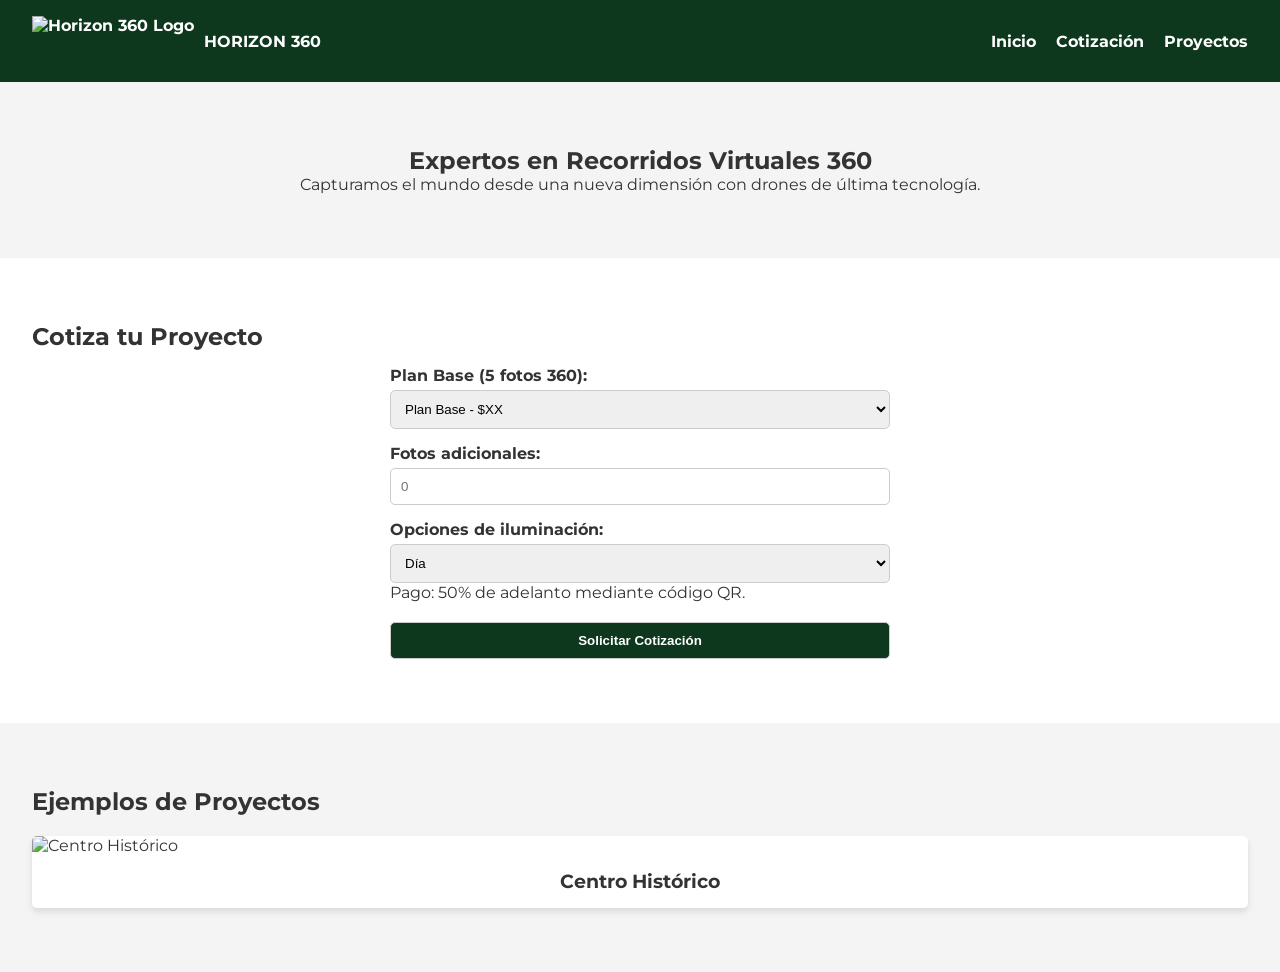
==== index.html @ c6cdf269 "Rename index.HTML to index.html" ====
<!DOCTYPE html>
<html lang="es">
<head>
    <meta charset="UTF-8">
    <meta name="viewport" content="width=device-width, initial-scale=1.0">
    <title>Horizon 360 - Recorridos Virtuales</title>
    <link rel="stylesheet" href="style.css">
    <link href="https://fonts.googleapis.com/css2?family=Montserrat:wght@400;700&display=swap" rel="stylesheet">
</head>
<body>
    <header>
        <div class="logo">
            <img src="logo.png" alt="Horizon 360 Logo">
            <span>HORIZON 360</span>
        </div>
        <nav>
            <ul>
                <li><a href="#inicio">Inicio</a></li>
                <li><a href="#cotizacion">Cotización</a></li>
                <li><a href="#proyectos">Proyectos</a></li>
            </ul>
        </nav>
    </header>

    <main>
        <section id="inicio">
            <h1>Expertos en Recorridos Virtuales 360</h1>
            <p>Capturamos el mundo desde una nueva dimensión con drones de última tecnología.</p>
        </section>

        <section id="cotizacion">
            <h2>Cotiza tu Proyecto</h2>
            <form id="quote-form">
                <label for="plan">Plan Base (5 fotos 360):</label>
                <select id="plan" name="plan">
                    <option value="base">Plan Base - $XX</option>
                </select>

                <label for="extras">Fotos adicionales:</label>
                <input type="number" id="extras" name="extras" min="0" placeholder="0">

                <label for="time">Opciones de iluminación:</label>
                <select id="time" name="time">
                    <option value="day">Día</option>
                    <option value="sunrise">Amanecer (+$2)</option>
                    <option value="sunset">Atardecer (+$2)</option>
                    <option value="night">Noche (+$2)</option>
                </select>

                <p>Pago: 50% de adelanto mediante código QR.</p>
                <button type="submit">Solicitar Cotización</button>
            </form>
        </section>

        <section id="proyectos">
            <h2>Ejemplos de Proyectos</h2>
            <div class="project-grid">
                <div class="project-card">
                    <img src="proyecto1.jpg" alt="Centro Histórico">
                    <h3>Centro Histórico</h3>
                </div>
                <!-- Agrega más proyectos aquí -->
            </div>
        </section>
    </main>
</body>
</html>
---- style.css ----
* {
    margin: 0;
    padding: 0;
    box-sizing: border-box;
}

body {
    font-family: 'Montserrat', sans-serif;
    color: #333;
}

header {
    background-color: #0d381e;
    color: #fff;
    padding: 1rem 2rem;
    display: flex;
    justify-content: space-between;
    align-items: center;
}

header .logo {
    display: flex;
    align-items: center;
    font-weight: 700;
}

header .logo img {
    height: 50px;
    margin-right: 10px;
}

nav ul {
    list-style: none;
    display: flex;
}

nav ul li {
    margin-left: 20px;
}

nav ul li a {
    color: #fff;
    text-decoration: none;
    font-weight: 700;
}

#inicio {
    background-color: #f4f4f4;
    padding: 4rem 2rem;
    text-align: center;
}

#cotizacion {
    padding: 4rem 2rem;
    background-color: #fff;
}

form {
    max-width: 500px;
    margin: 0 auto;
    display: flex;
    flex-direction: column;
}

form label {
    margin-top: 15px;
    font-weight: 700;
}

form input, form select, form button {
    padding: 10px;
    margin-top: 5px;
    border: 1px solid #ccc;
    border-radius: 5px;
}

form button {
    background-color: #0d381e;
    color: #fff;
    font-weight: 700;
    margin-top: 20px;
    cursor: pointer;
}

#proyectos {
    padding: 4rem 2rem;
    background-color: #f4f4f4;
}

.project-grid {
    display: grid;
    grid-template-columns: repeat(auto-fit, minmax(250px, 1fr));
    gap: 20px;
    margin-top: 20px;
}

.project-card {
    background-color: #fff;
    border-radius: 5px;
    overflow: hidden;
    box-shadow: 0 4px 6px rgba(0, 0, 0, 0.1);
}

.project-card img {
    width: 100%;
    height: 200px;
    object-fit: cover;
}

.project-card h3 {
    padding: 15px;
    text-align: center;
}
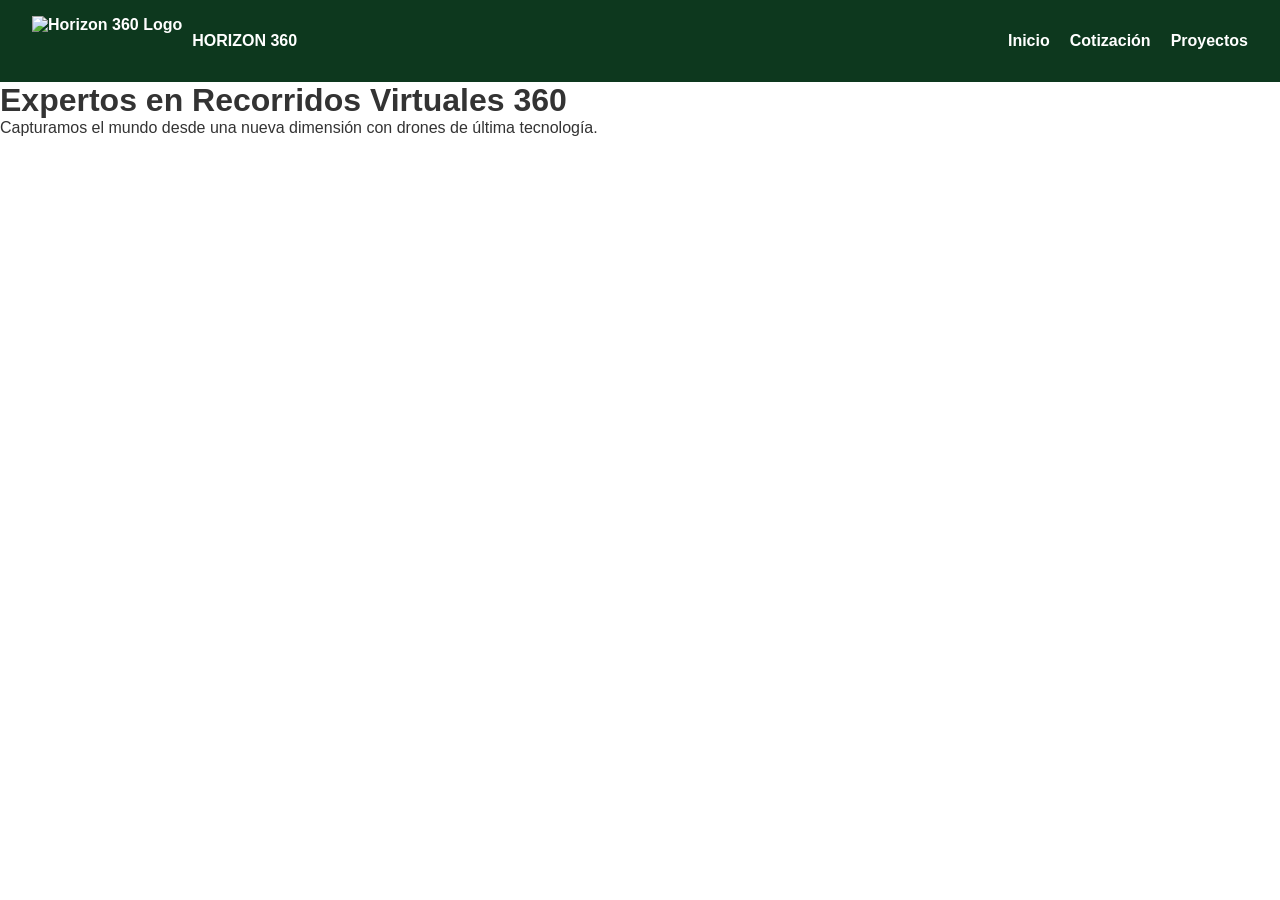
==== commit 4f5e76e5: "Update index.html" ====
--- a/index.html
+++ b/index.html
@@ -3,9 +3,8 @@
 <head>
     <meta charset="UTF-8">
     <meta name="viewport" content="width=device-width, initial-scale=1.0">
-    <title>Horizon 360 - Recorridos Virtuales</title>
+    <title>Horizon 360 - Inicio</title>
     <link rel="stylesheet" href="style.css">
-    <link href="https://fonts.googleapis.com/css2?family=Montserrat:wght@400;700&display=swap" rel="stylesheet">
 </head>
 <body>
     <header>
@@ -15,52 +14,17 @@
         </div>
         <nav>
             <ul>
-                <li><a href="#inicio">Inicio</a></li>
-                <li><a href="#cotizacion">Cotización</a></li>
-                <li><a href="#proyectos">Proyectos</a></li>
+                <li><a href="index.html">Inicio</a></li>
+                <li><a href="cotizacion.html">Cotización</a></li>
+                <li><a href="proyectos.html">Proyectos</a></li>
             </ul>
         </nav>
     </header>
-
     <main>
-        <section id="inicio">
-            <h1>Expertos en Recorridos Virtuales 360</h1>
-            <p>Capturamos el mundo desde una nueva dimensión con drones de última tecnología.</p>
-        </section>
-
-        <section id="cotizacion">
-            <h2>Cotiza tu Proyecto</h2>
-            <form id="quote-form">
-                <label for="plan">Plan Base (5 fotos 360):</label>
-                <select id="plan" name="plan">
-                    <option value="base">Plan Base - $XX</option>
-                </select>
-
-                <label for="extras">Fotos adicionales:</label>
-                <input type="number" id="extras" name="extras" min="0" placeholder="0">
-
-                <label for="time">Opciones de iluminación:</label>
-                <select id="time" name="time">
-                    <option value="day">Día</option>
-                    <option value="sunrise">Amanecer (+$2)</option>
-                    <option value="sunset">Atardecer (+$2)</option>
-                    <option value="night">Noche (+$2)</option>
-                </select>
-
-                <p>Pago: 50% de adelanto mediante código QR.</p>
-                <button type="submit">Solicitar Cotización</button>
-            </form>
-        </section>
-
-        <section id="proyectos">
-            <h2>Ejemplos de Proyectos</h2>
-            <div class="project-grid">
-                <div class="project-card">
-                    <img src="proyecto1.jpg" alt="Centro Histórico">
-                    <h3>Centro Histórico</h3>
-                </div>
-                <!-- Agrega más proyectos aquí -->
-            </div>
+        <h1>Expertos en Recorridos Virtuales 360</h1>
+        <p>Capturamos el mundo desde una nueva dimensión con drones de última tecnología.</p>
+        <section id="introduccion">
+            <!-- Agrega imágenes o más texto aquí -->
         </section>
     </main>
 </body>
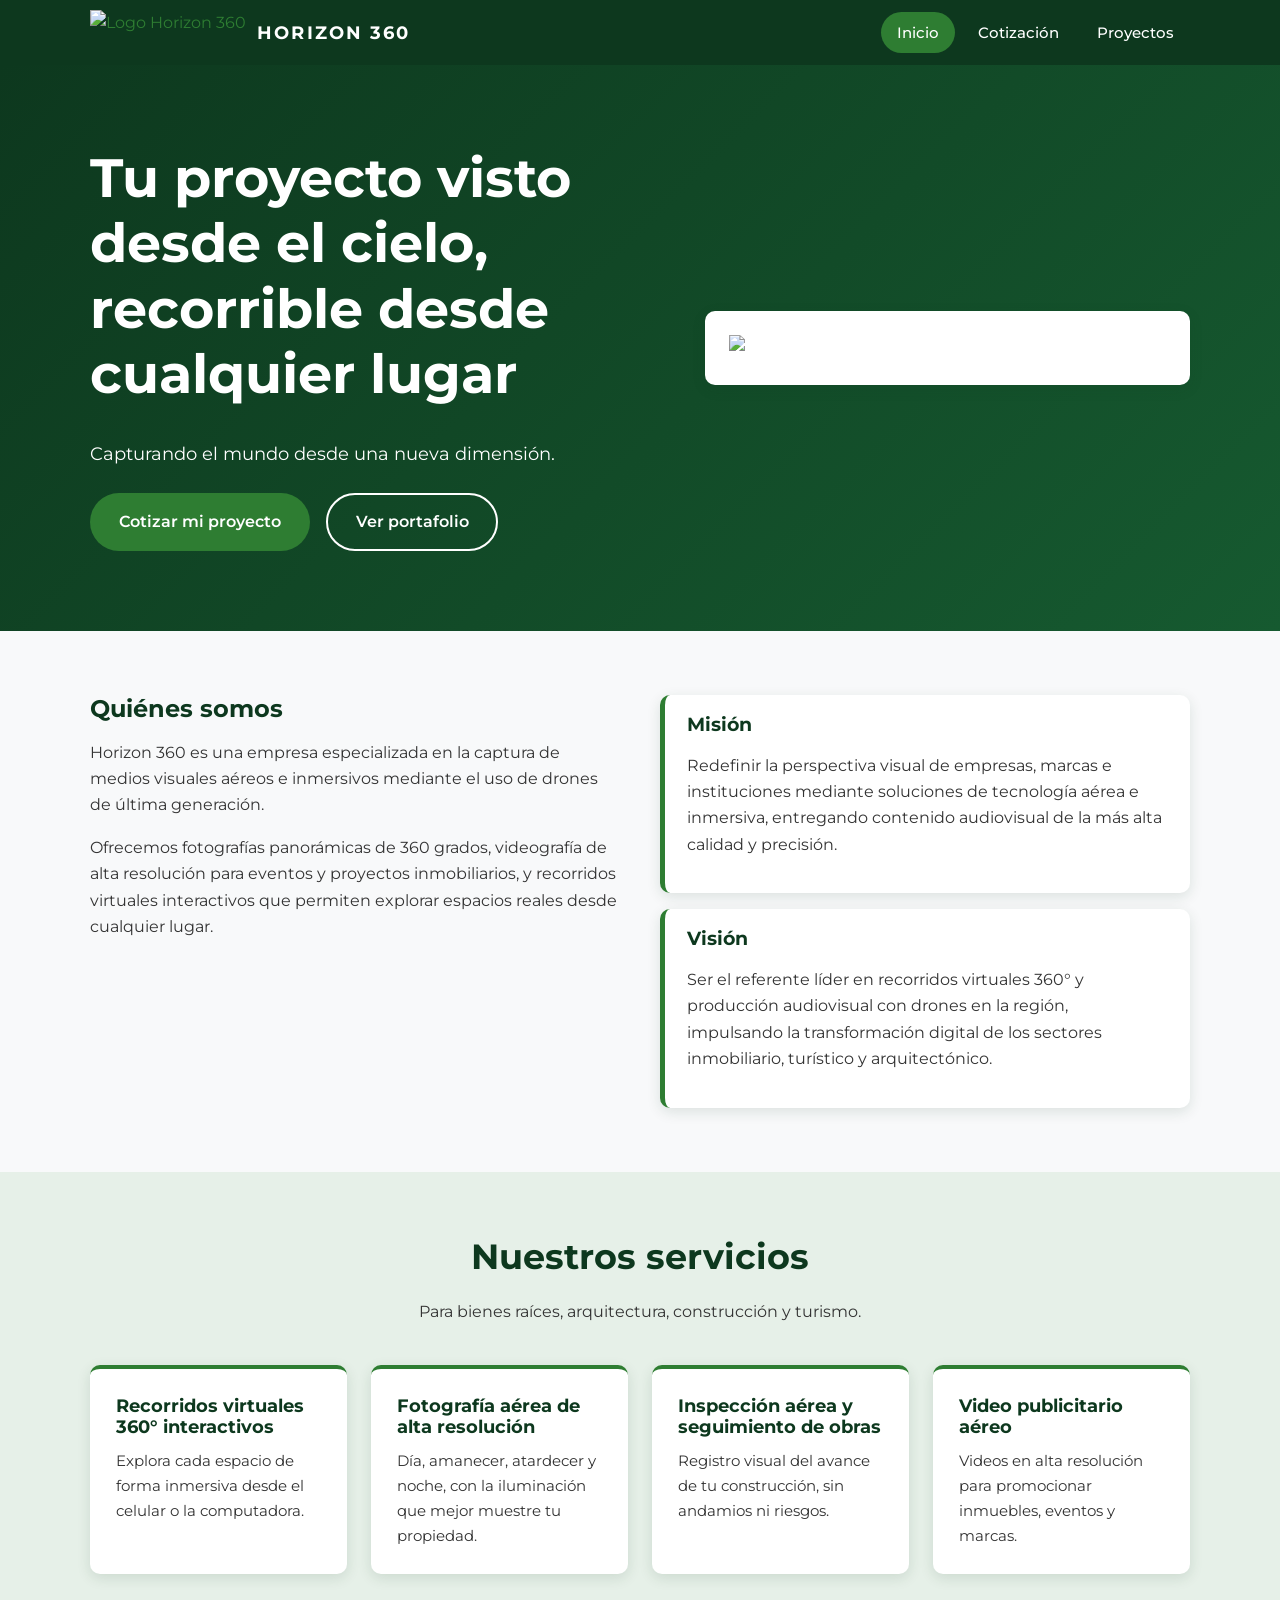
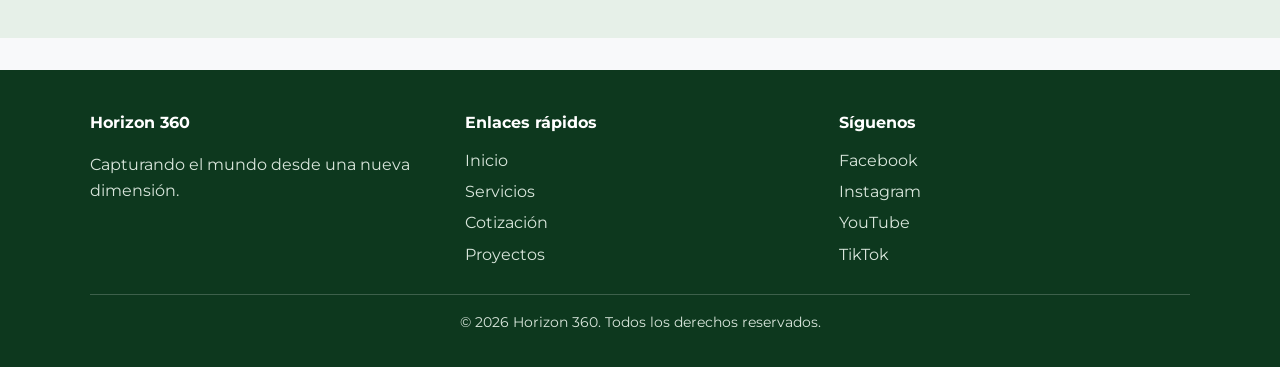
==== commit d72798f1: "Add files via upload" ====
--- a/index.html
+++ b/index.html
@@ -1,31 +1,88 @@
 <!DOCTYPE html>
 <html lang="es">
 <head>
-    <meta charset="UTF-8">
-    <meta name="viewport" content="width=device-width, initial-scale=1.0">
-    <title>Horizon 360 - Inicio</title>
-    <link rel="stylesheet" href="style.css">
+  <meta charset="UTF-8">
+  <meta name="viewport" content="width=device-width, initial-scale=1">
+  <title>Inicio | Horizon 360</title>
+  <meta name="description" content="Horizon 360: fotografía y videografía aérea con dron y recorridos virtuales 360°.">
+  <link rel="preconnect" href="https://fonts.googleapis.com">
+  <link href="https://fonts.googleapis.com/css2?family=Montserrat:wght@400;500;600;700&display=swap" rel="stylesheet">
+  <link rel="stylesheet" href="style.css">
 </head>
 <body>
-    <header>
-        <div class="logo">
-            <img src="logo.png" alt="Horizon 360 Logo">
-            <span>HORIZON 360</span>
+  <!-- ===== HEADER (igual en todas las páginas) ===== -->
+  <header class="header">
+    <div class="contenedor header-inner">
+      <a class="logo" href="index.html">
+        <img src="img/logo.png" alt="Logo Horizon 360">
+        <span>HORIZON 360</span>
+      </a>
+      <nav class="nav" aria-label="Navegación principal">
+        <a href="index.html" class="activo" aria-current="page">Inicio</a>
+        <a href="cotizacion.html">Cotización</a>
+        <a href="proyectos.html">Proyectos</a>
+      </nav>
+    </div>
+  </header>
+
+  <!-- ===== HERO ===== -->
+  <section class="hero">
+    <div class="contenedor hero-grid">
+      <div>
+        <h1>Tu proyecto visto desde el cielo, recorrible desde cualquier lugar</h1>
+        <p>Capturando el mundo desde una nueva dimensión.</p>
+        <div class="hero-botones">
+          <a class="btn" href="cotizacion.html">Cotizar mi proyecto</a>
+          <a class="btn btn-borde" href="proyectos.html">Ver portafolio</a>
         </div>
-        <nav>
-            <ul>
-                <li><a href="index.html">Inicio</a></li>
-                <li><a href="cotizacion.html">Cotización</a></li>
-                <li><a href="proyectos.html">Proyectos</a></li>
-            </ul>
-        </nav>
-    </header>
-    <main>
-        <h1>Expertos en Recorridos Virtuales 360</h1>
-        <p>Capturamos el mundo desde una nueva dimensión con drones de última tecnología.</p>
-        <section id="introduccion">
-            <!-- Agrega imágenes o más texto aquí -->
-        </section>
-    </main>
+      </div>
+      <div class="hero-logo"><img src="img/logo-completo.png" alt="Horizon 360 Drone Photography"></div>
+    </div>
+  </section>
+
+  <!-- ===== SOBRE NOSOTROS ===== -->
+  <section class="seccion" id="nosotros">
+    <div class="contenedor nosotros-grid">
+      <div>
+        <h2>Quiénes somos</h2>
+        <p>Horizon 360 es una empresa especializada en la captura de medios visuales aéreos e inmersivos mediante el uso de drones de última generación.</p>
+        <p>Ofrecemos fotografías panorámicas de 360 grados, videografía de alta resolución para eventos y proyectos inmobiliarios, y recorridos virtuales interactivos que permiten explorar espacios reales desde cualquier lugar.</p>
+      </div>
+      <div class="mv">
+        <article><h3>Misión</h3><p>Redefinir la perspectiva visual de empresas, marcas e instituciones mediante soluciones de tecnología aérea e inmersiva, entregando contenido audiovisual de la más alta calidad y precisión.</p></article>
+        <article><h3>Visión</h3><p>Ser el referente líder en recorridos virtuales 360° y producción audiovisual con drones en la región, impulsando la transformación digital de los sectores inmobiliario, turístico y arquitectónico.</p></article>
+      </div>
+    </div>
+  </section>
+
+  <!-- ===== SERVICIOS ===== -->
+  <section class="seccion servicios" id="servicios">
+    <div class="contenedor">
+      <h2 class="seccion-titulo">Nuestros servicios</h2>
+      <p class="seccion-sub">Para bienes raíces, arquitectura, construcción y turismo.</p>
+      <div class="grid-servicios">
+        <article class="tarjeta"><h3>Recorridos virtuales 360° interactivos</h3><p>Explora cada espacio de forma inmersiva desde el celular o la computadora.</p></article>
+        <article class="tarjeta"><h3>Fotografía aérea de alta resolución</h3><p>Día, amanecer, atardecer y noche, con la iluminación que mejor muestre tu propiedad.</p></article>
+        <article class="tarjeta"><h3>Inspección aérea y seguimiento de obras</h3><p>Registro visual del avance de tu construcción, sin andamios ni riesgos.</p></article>
+        <article class="tarjeta"><h3>Video publicitario aéreo</h3><p>Videos en alta resolución para promocionar inmuebles, eventos y marcas.</p></article>
+      </div>
+    </div>
+  </section>
+
+  <!-- ===== FOOTER (igual en todas las páginas) ===== -->
+  <footer class="footer">
+    <div class="contenedor">
+      <div class="footer-grid">
+        <div><h4>Horizon 360</h4><p>Capturando el mundo desde una nueva dimensión.</p></div>
+        <div><h4>Enlaces rápidos</h4>
+          <a href="index.html">Inicio</a><a href="index.html#servicios">Servicios</a>
+          <a href="cotizacion.html">Cotización</a><a href="proyectos.html">Proyectos</a></div>
+        <div><h4>Síguenos</h4>
+          <!-- Reemplaza # por tus enlaces reales -->
+          <a href="#">Facebook</a><a href="#">Instagram</a><a href="#">YouTube</a><a href="#">TikTok</a></div>
+      </div>
+      <p class="footer-copy">&copy; 2026 Horizon 360. Todos los derechos reservados.</p>
+    </div>
+  </footer>
 </body>
 </html>
--- a/style.css
+++ b/style.css
@@ -1,113 +1,157 @@
-* {
-    margin: 0;
-    padding: 0;
-    box-sizing: border-box;
+/* ==========================================================
+   HORIZON 360 - Hoja de estilos global (style.css)
+   Colores tomados del logo: verde oscuro + verde acento
+   ========================================================== */
+:root {
+  --verde-oscuro: #0d381e;   /* header, footer, títulos */
+  --verde: #2e7d32;          /* acentos y botones */
+  --verde-claro: #e6f0e8;    /* fondos suaves */
+  --dorado: #d4a63a;         /* detalle de hora dorada */
+  --fondo: #f8f9fa;
+  --texto: #333333;
+  --blanco: #ffffff;
+  --radio: 10px;
+  --sombra: 0 4px 14px rgba(13, 56, 30, .12);
 }
 
+/* ---------- Base ---------- */
+*, *::before, *::after { box-sizing: border-box; }
+html { scroll-behavior: smooth; }
 body {
-    font-family: 'Montserrat', sans-serif;
-    color: #333;
+  margin: 0;
+  font-family: 'Montserrat', 'Roboto', Arial, sans-serif;
+  color: var(--texto);
+  background: var(--fondo);
+  line-height: 1.65;
+}
+img { max-width: 100%; display: block; }
+a { color: var(--verde); }
+h1, h2, h3 { color: var(--verde-oscuro); line-height: 1.2; margin: 0 0 .6em; }
+.contenedor { width: min(1100px, 92%); margin-inline: auto; }
+.seccion { padding: 4rem 0; }
+.seccion-titulo { text-align: center; font-size: clamp(1.6rem, 3vw, 2.2rem); }
+.seccion-sub { text-align: center; max-width: 60ch; margin: 0 auto 2.5rem; }
+
+/* Foco visible para teclado */
+a:focus-visible, button:focus-visible, input:focus-visible,
+select:focus-visible, textarea:focus-visible {
+  outline: 3px solid var(--dorado); outline-offset: 2px;
 }
 
-header {
-    background-color: #0d381e;
-    color: #fff;
-    padding: 1rem 2rem;
-    display: flex;
-    justify-content: space-between;
-    align-items: center;
+/* ---------- Header ---------- */
+.header { background: var(--verde-oscuro); position: sticky; top: 0; z-index: 10; }
+.header-inner {
+  display: flex; align-items: center; justify-content: space-between;
+  gap: 1rem; padding: .6rem 0; flex-wrap: wrap;
 }
+.logo { display: flex; align-items: center; gap: .7rem; text-decoration: none; }
+.logo img { height: 46px; width: auto; }
+.logo span { color: var(--blanco); font-weight: 700; letter-spacing: .12em; font-size: 1.1rem; }
+.nav { display: flex; gap: .4rem; }
+.nav a {
+  color: var(--blanco); text-decoration: none; padding: .5rem 1rem;
+  border-radius: 999px; font-weight: 500; font-size: .95rem;
+  transition: background .2s;
+}
+.nav a:hover { background: rgba(255,255,255,.14); }
+.nav a.activo { background: var(--verde); }   /* página actual */
 
-header .logo {
-    display: flex;
-    align-items: center;
-    font-weight: 700;
+/* ---------- Hero ---------- */
+.hero {
+  background: linear-gradient(135deg, var(--verde-oscuro) 0%, #165a30 100%);
+  color: var(--blanco); padding: 5rem 0;
 }
+.hero-grid { display: grid; grid-template-columns: 1.2fr 1fr; gap: 2rem; align-items: center; }
+.hero h1 { color: var(--blanco); font-size: clamp(2rem, 5vw, 3.4rem); }
+.hero p { font-size: 1.15rem; max-width: 46ch; }
+.hero-logo { background: var(--blanco); border-radius: var(--radio); padding: 1.5rem; box-shadow: var(--sombra); }
+.hero-botones { display: flex; gap: 1rem; flex-wrap: wrap; margin-top: 1.5rem; }
 
-header .logo img {
-    height: 50px;
-    margin-right: 10px;
+/* ---------- Botones ---------- */
+.btn {
+  display: inline-block; padding: .85rem 1.7rem; border-radius: 999px;
+  font-weight: 600; text-decoration: none; border: 2px solid transparent;
+  background: var(--verde); color: var(--blanco); cursor: pointer;
+  font-family: inherit; font-size: 1rem; transition: transform .15s, background .2s;
 }
+.btn:hover { background: #256528; transform: translateY(-2px); }
+.btn-borde { background: transparent; border-color: var(--blanco); }
+.btn-borde:hover { background: rgba(255,255,255,.15); }
 
-nav ul {
-    list-style: none;
-    display: flex;
+/* ---------- Sobre nosotros ---------- */
+.nosotros-grid { display: grid; grid-template-columns: 1fr 1fr; gap: 2.5rem; align-items: start; }
+.mv { display: grid; gap: 1rem; }
+.mv article {
+  background: var(--blanco); border-left: 5px solid var(--verde);
+  padding: 1.2rem 1.4rem; border-radius: var(--radio); box-shadow: var(--sombra);
 }
+.mv h3 { margin-bottom: .3em; }
 
-nav ul li {
-    margin-left: 20px;
+/* ---------- Servicios ---------- */
+.servicios { background: var(--verde-claro); }
+.grid-servicios { display: grid; grid-template-columns: repeat(auto-fit, minmax(230px, 1fr)); gap: 1.5rem; }
+.tarjeta {
+  background: var(--blanco); padding: 1.6rem; border-radius: var(--radio);
+  box-shadow: var(--sombra); border-top: 4px solid var(--verde);
 }
+.tarjeta h3 { font-size: 1.1rem; }
+.tarjeta p { margin: 0; font-size: .95rem; }
 
-nav ul li a {
-    color: #fff;
-    text-decoration: none;
-    font-weight: 700;
+/* ---------- Páginas internas ---------- */
+.pagina-titulo { background: var(--verde-claro); padding: 3rem 0 2rem; text-align: center; }
+.pagina-titulo p { max-width: 62ch; margin: 0 auto; }
+
+/* ---------- Formulario ---------- */
+.formulario {
+  background: var(--blanco); padding: 2rem; border-radius: var(--radio);
+  box-shadow: var(--sombra); max-width: 720px; margin: 0 auto; display: grid; gap: 1.2rem;
 }
+.campo { display: grid; gap: .35rem; }
+.campo label { font-weight: 600; color: var(--verde-oscuro); }
+.campo input, .campo select, .campo textarea {
+  padding: .7rem .8rem; border: 1px solid #c5cdc7; border-radius: 8px;
+  font-family: inherit; font-size: 1rem; width: 100%;
+}
+.pago {
+  background: var(--verde-claro); border-left: 5px solid var(--dorado);
+  padding: 1.2rem 1.4rem; border-radius: var(--radio);
+  display: flex; gap: 1.2rem; align-items: center; flex-wrap: wrap;
+}
+.pago h3 { margin-bottom: .3em; }
+.pago p { margin: 0; flex: 1 1 260px; }
+.qr-caja {
+  width: 130px; height: 130px; border: 2px dashed var(--verde); border-radius: 8px;
+  display: grid; place-items: center; text-align: center; font-size: .8rem;
+  background: var(--blanco); color: var(--verde-oscuro);
+}
+.estimado {
+  background: var(--verde-oscuro); color: var(--blanco); padding: 1rem 1.4rem;
+  border-radius: var(--radio); display: flex; justify-content: space-between; flex-wrap: wrap; gap: .5rem;
+}
+.estimado strong { font-size: 1.3rem; }
 
-#inicio {
-    background-color: #f4f4f4;
-    padding: 4rem 2rem;
-    text-align: center;
+/* ---------- Galería ---------- */
+.galeria { display: grid; grid-template-columns: repeat(auto-fit, minmax(250px, 1fr)); gap: 1.6rem; }
+.proyecto { background: var(--blanco); border-radius: var(--radio); overflow: hidden; box-shadow: var(--sombra); }
+.proyecto img { width: 100%; aspect-ratio: 3 / 2; object-fit: cover; }
+.proyecto div { padding: 1.1rem 1.3rem 1.4rem; }
+.proyecto h3 { font-size: 1.1rem; }
+.proyecto p { margin: 0; font-size: .93rem; }
+
+/* ---------- Footer ---------- */
+.footer { background: var(--verde-oscuro); color: #d9e6dc; padding: 2.5rem 0 1.2rem; margin-top: 2rem; }
+.footer-grid { display: grid; grid-template-columns: repeat(auto-fit, minmax(200px, 1fr)); gap: 1.5rem; }
+.footer h4 { color: var(--blanco); margin: 0 0 .6rem; }
+.footer a { color: #d9e6dc; text-decoration: none; display: block; padding: .15rem 0; }
+.footer a:hover { color: var(--blanco); text-decoration: underline; }
+.footer-copy { text-align: center; border-top: 1px solid rgba(255,255,255,.2); margin-top: 1.5rem; padding-top: 1rem; font-size: .85rem; }
+
+/* ---------- Responsivo ---------- */
+@media (max-width: 800px) {
+  .hero-grid, .nosotros-grid { grid-template-columns: 1fr; }
+  .hero { padding: 3rem 0; }
+  .header-inner { justify-content: center; }
 }
-
-#cotizacion {
-    padding: 4rem 2rem;
-    background-color: #fff;
+@media (prefers-reduced-motion: reduce) {
+  html { scroll-behavior: auto; } .btn { transition: none; }
 }
-
-form {
-    max-width: 500px;
-    margin: 0 auto;
-    display: flex;
-    flex-direction: column;
-}
-
-form label {
-    margin-top: 15px;
-    font-weight: 700;
-}
-
-form input, form select, form button {
-    padding: 10px;
-    margin-top: 5px;
-    border: 1px solid #ccc;
-    border-radius: 5px;
-}
-
-form button {
-    background-color: #0d381e;
-    color: #fff;
-    font-weight: 700;
-    margin-top: 20px;
-    cursor: pointer;
-}
-
-#proyectos {
-    padding: 4rem 2rem;
-    background-color: #f4f4f4;
-}
-
-.project-grid {
-    display: grid;
-    grid-template-columns: repeat(auto-fit, minmax(250px, 1fr));
-    gap: 20px;
-    margin-top: 20px;
-}
-
-.project-card {
-    background-color: #fff;
-    border-radius: 5px;
-    overflow: hidden;
-    box-shadow: 0 4px 6px rgba(0, 0, 0, 0.1);
-}
-
-.project-card img {
-    width: 100%;
-    height: 200px;
-    object-fit: cover;
-}
-
-.project-card h3 {
-    padding: 15px;
-    text-align: center;
-}
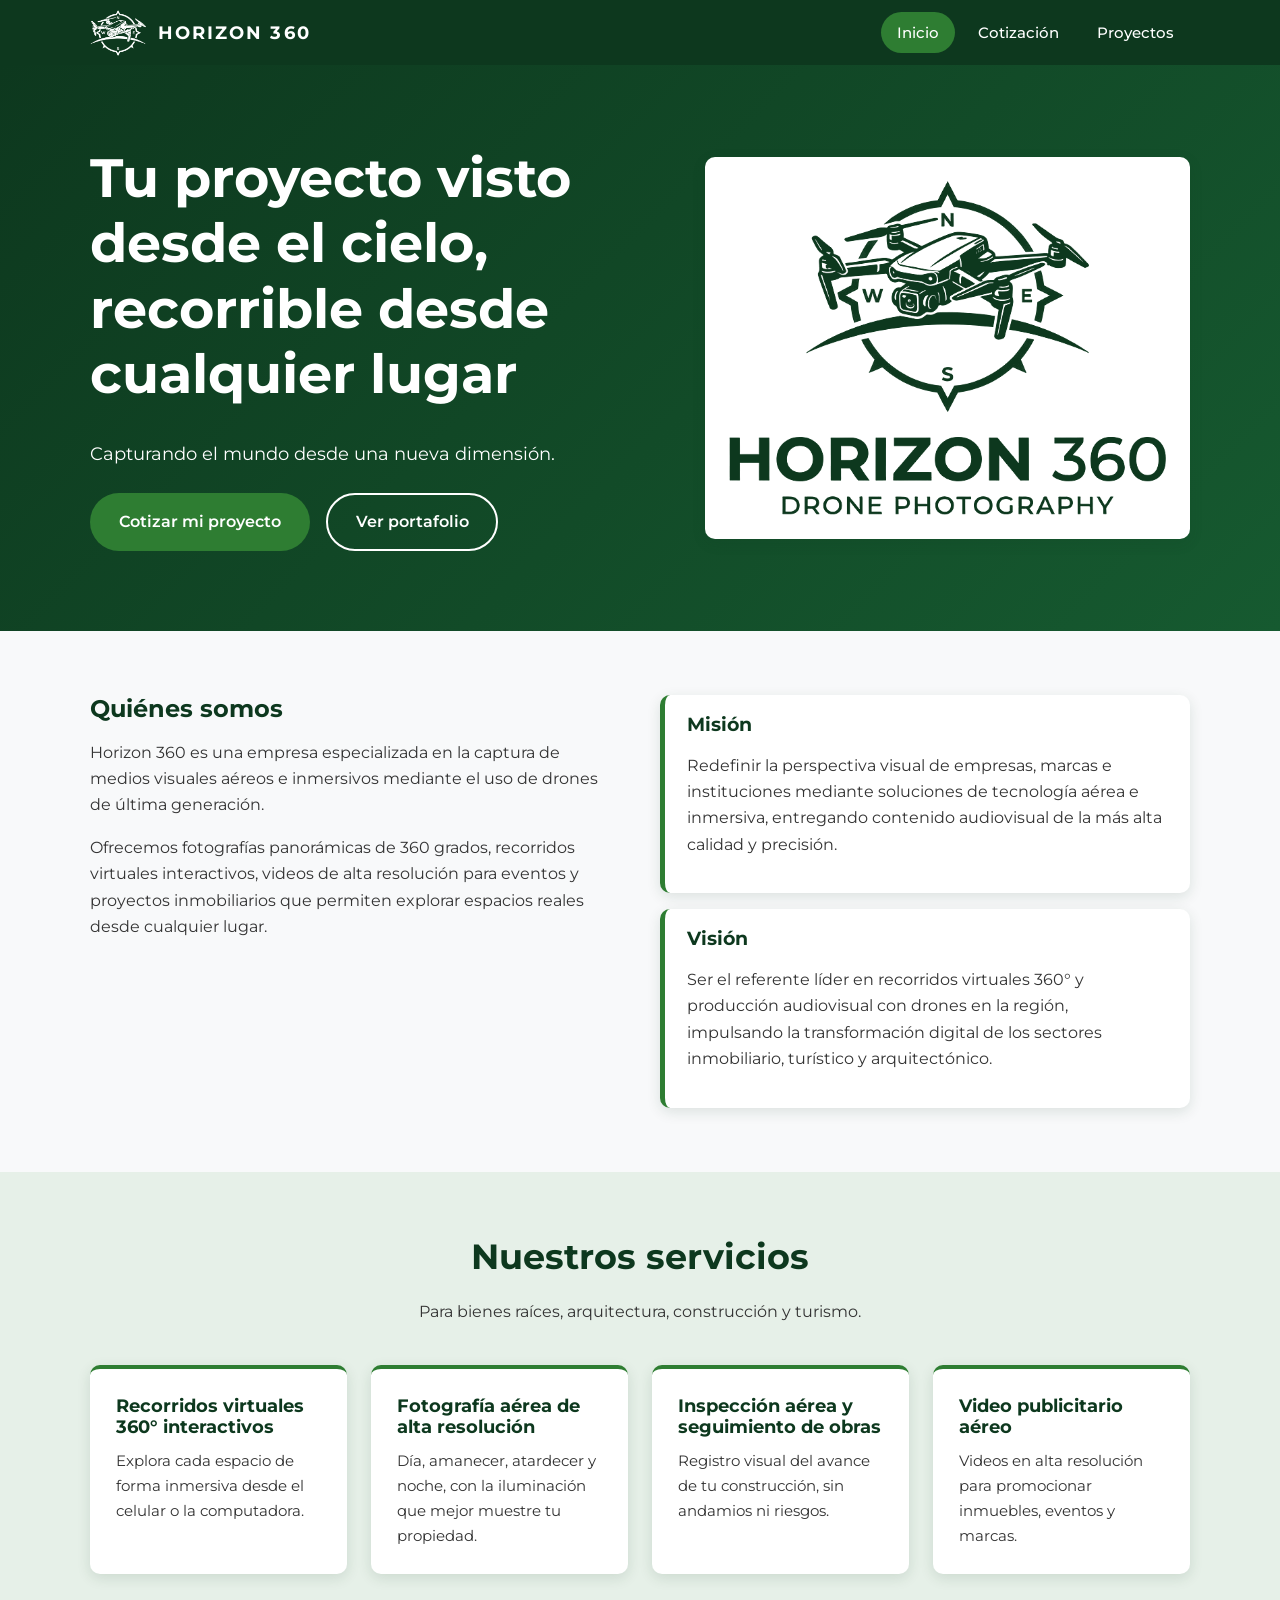
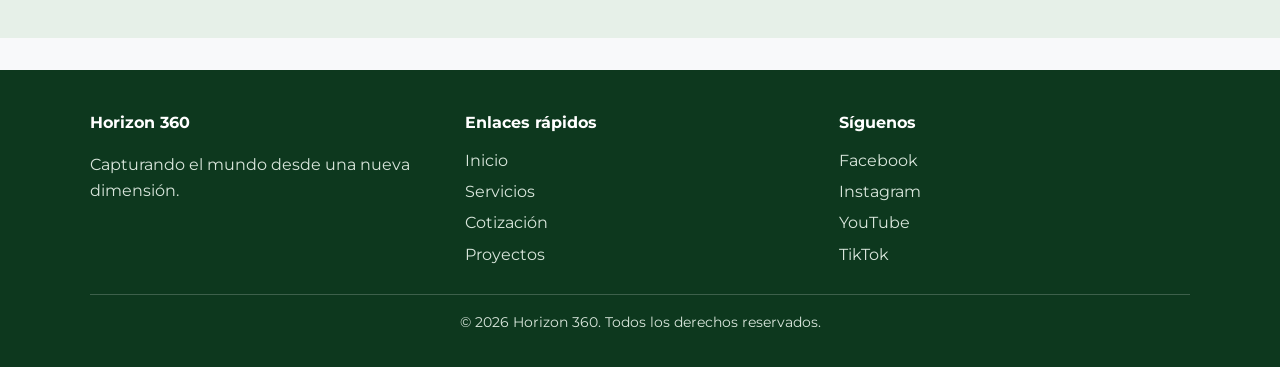
==== commit 06659ce7: "Update index.html" ====
--- a/index.html
+++ b/index.html
@@ -46,7 +46,7 @@
       <div>
         <h2>Quiénes somos</h2>
         <p>Horizon 360 es una empresa especializada en la captura de medios visuales aéreos e inmersivos mediante el uso de drones de última generación.</p>
-        <p>Ofrecemos fotografías panorámicas de 360 grados, videografía de alta resolución para eventos y proyectos inmobiliarios, y recorridos virtuales interactivos que permiten explorar espacios reales desde cualquier lugar.</p>
+        <p>Ofrecemos fotografías panorámicas de 360 grados, recorridos virtuales interactivos, videos de alta resolución para eventos y proyectos inmobiliarios que permiten explorar espacios reales desde cualquier lugar.</p>
       </div>
       <div class="mv">
         <article><h3>Misión</h3><p>Redefinir la perspectiva visual de empresas, marcas e instituciones mediante soluciones de tecnología aérea e inmersiva, entregando contenido audiovisual de la más alta calidad y precisión.</p></article>
--- a/style.css
+++ b/style.css
@@ -155,3 +155,26 @@
 @media (prefers-reduced-motion: reduce) {
   html { scroll-behavior: auto; } .btn { transition: none; }
 }
+
+/* ---------- Cotizador (v2) ---------- */
+.formulario fieldset { border: 1px solid #d5ddd7; border-radius: var(--radio); padding: 1.2rem; display: grid; gap: 1rem; margin: 0; }
+.formulario legend { font-weight: 700; color: var(--verde-oscuro); padding: 0 .5rem; }
+.nota { margin: 0; font-size: .9rem; }
+.checks { display: grid; grid-template-columns: repeat(auto-fit, minmax(160px, 1fr)); gap: .6rem; }
+.checks label {
+  display: flex; align-items: center; gap: .6rem; padding: .7rem .9rem;
+  border: 1px solid #c5cdc7; border-radius: 8px; cursor: pointer; background: var(--fondo);
+}
+.checks input { width: 1.15rem; height: 1.15rem; accent-color: var(--verde); }
+.checks label:has(input:checked) { border-color: var(--verde); background: var(--verde-claro); }
+.campo input:disabled { background: #eceeed; cursor: not-allowed; }
+.estimado { flex-direction: column; }
+.estimado ul { list-style: none; margin: 0; padding: 0; display: grid; gap: .3rem; font-size: .92rem; }
+.estimado li, .total-fila { display: flex; justify-content: space-between; gap: 1rem; }
+.total-fila { border-top: 1px solid rgba(255,255,255,.25); padding-top: .5rem; }
+.total-fila.anticipo strong { color: var(--dorado); }
+.qr-img { background: var(--blanco); border-radius: 8px; padding: 6px; border: 1px solid #c5cdc7; }
+#mensaje { margin: 0; font-weight: 600; }
+#mensaje.ok { color: var(--verde); }
+#mensaje.error { color: #b3261e; }
+.btn:disabled { opacity: .6; cursor: wait; }
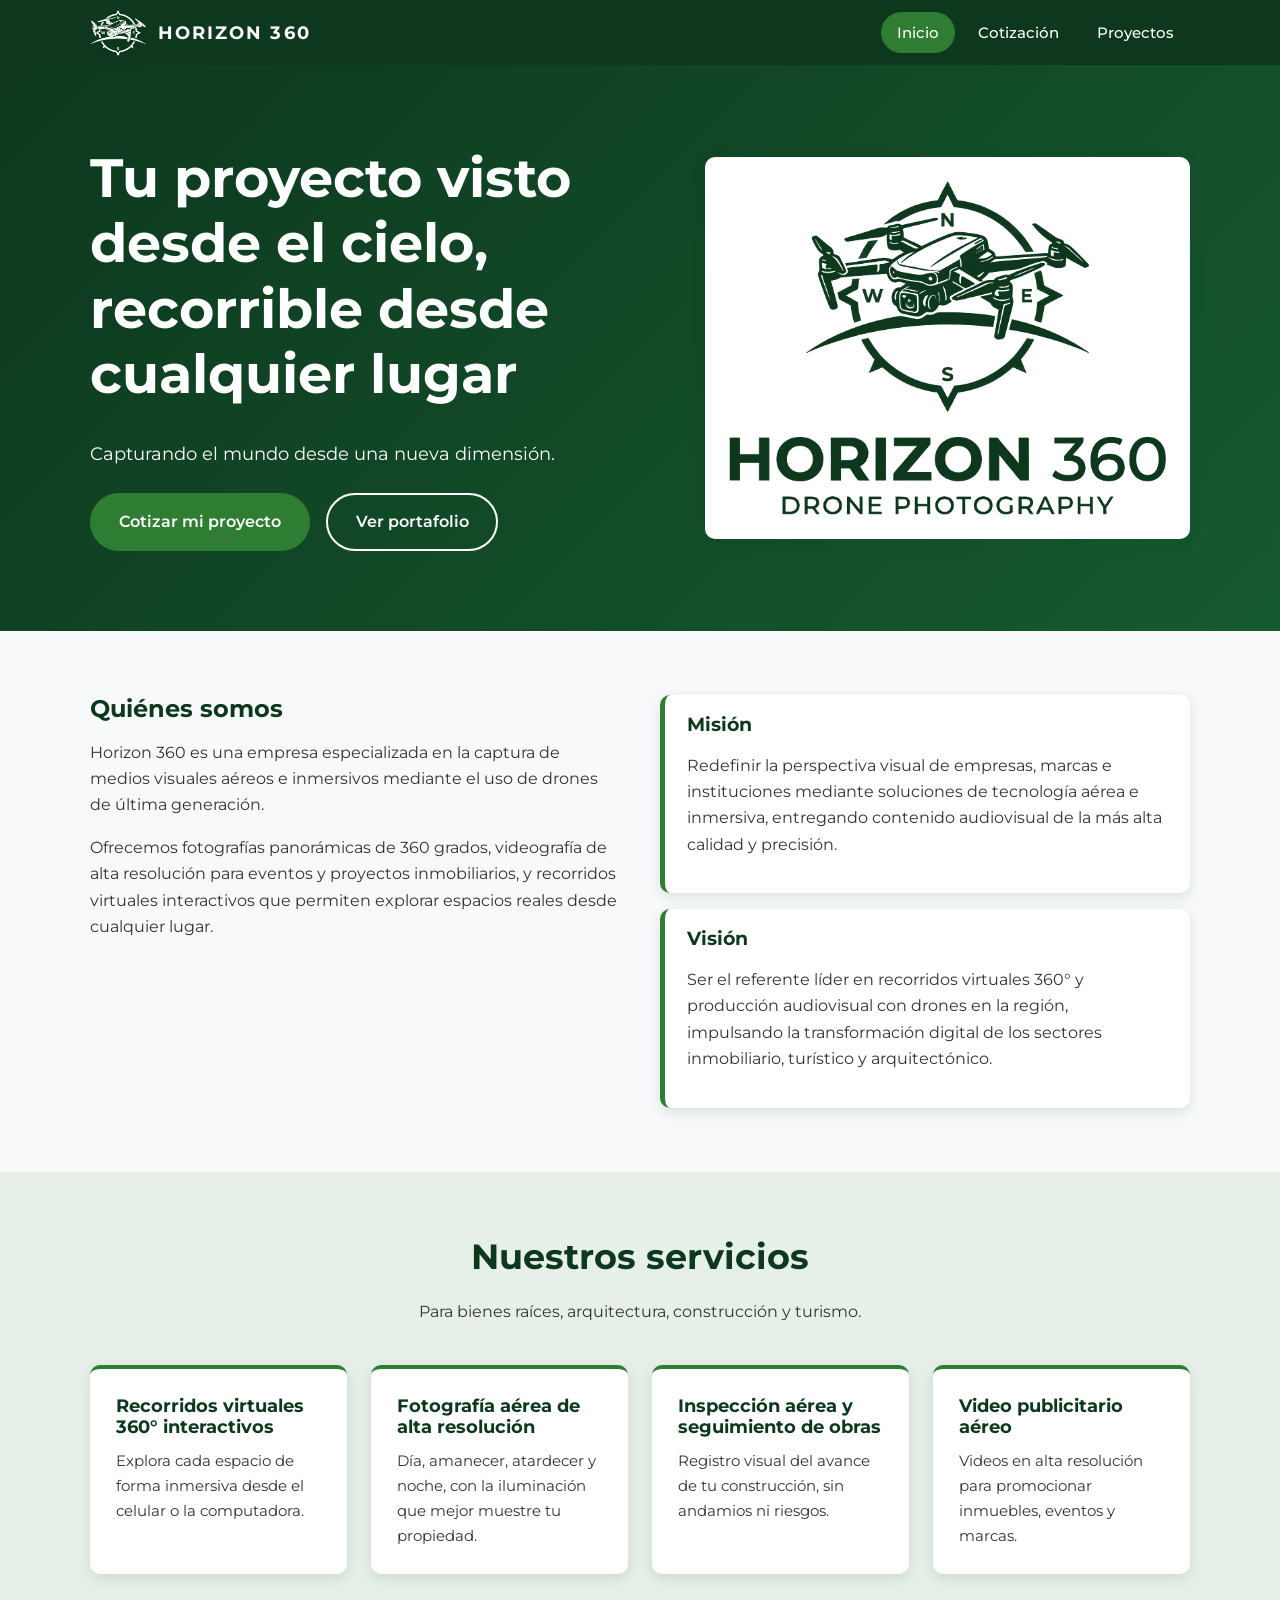
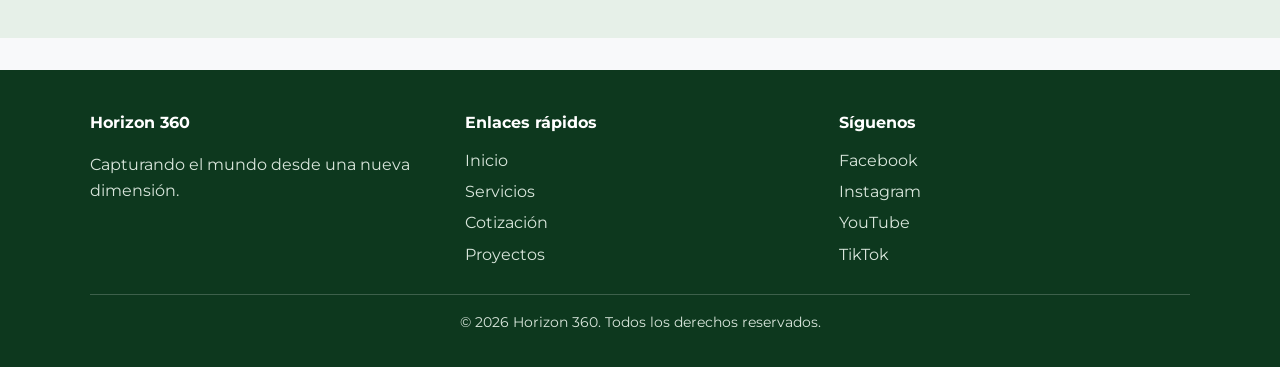
==== commit facdd78f: "Add files via upload" ====
--- a/index.html
+++ b/index.html
@@ -46,7 +46,7 @@
       <div>
         <h2>Quiénes somos</h2>
         <p>Horizon 360 es una empresa especializada en la captura de medios visuales aéreos e inmersivos mediante el uso de drones de última generación.</p>
-        <p>Ofrecemos fotografías panorámicas de 360 grados, recorridos virtuales interactivos, videos de alta resolución para eventos y proyectos inmobiliarios que permiten explorar espacios reales desde cualquier lugar.</p>
+        <p>Ofrecemos fotografías panorámicas de 360 grados, videografía de alta resolución para eventos y proyectos inmobiliarios, y recorridos virtuales interactivos que permiten explorar espacios reales desde cualquier lugar.</p>
       </div>
       <div class="mv">
         <article><h3>Misión</h3><p>Redefinir la perspectiva visual de empresas, marcas e instituciones mediante soluciones de tecnología aérea e inmersiva, entregando contenido audiovisual de la más alta calidad y precisión.</p></article>
--- a/style.css
+++ b/style.css
@@ -178,3 +178,10 @@
 #mensaje.ok { color: var(--verde); }
 #mensaje.error { color: #b3261e; }
 .btn:disabled { opacity: .6; cursor: wait; }
+
+/* ---------- Horarios por cantidad y mapa ---------- */
+.slots { display: grid; grid-template-columns: repeat(auto-fit, minmax(190px, 1fr)); gap: 1rem; }
+#mapa { height: 330px; border-radius: var(--radio); border: 1px solid #c5cdc7; isolation: isolate; display: grid; place-items: center; text-align: center; }
+.mapa-botones { display: flex; align-items: center; gap: 1rem; flex-wrap: wrap; margin-top: .5rem; }
+#coords { font-size: .9rem; }
+.btn-sec { background: var(--verde-oscuro); padding: .6rem 1.1rem; font-size: .9rem; }
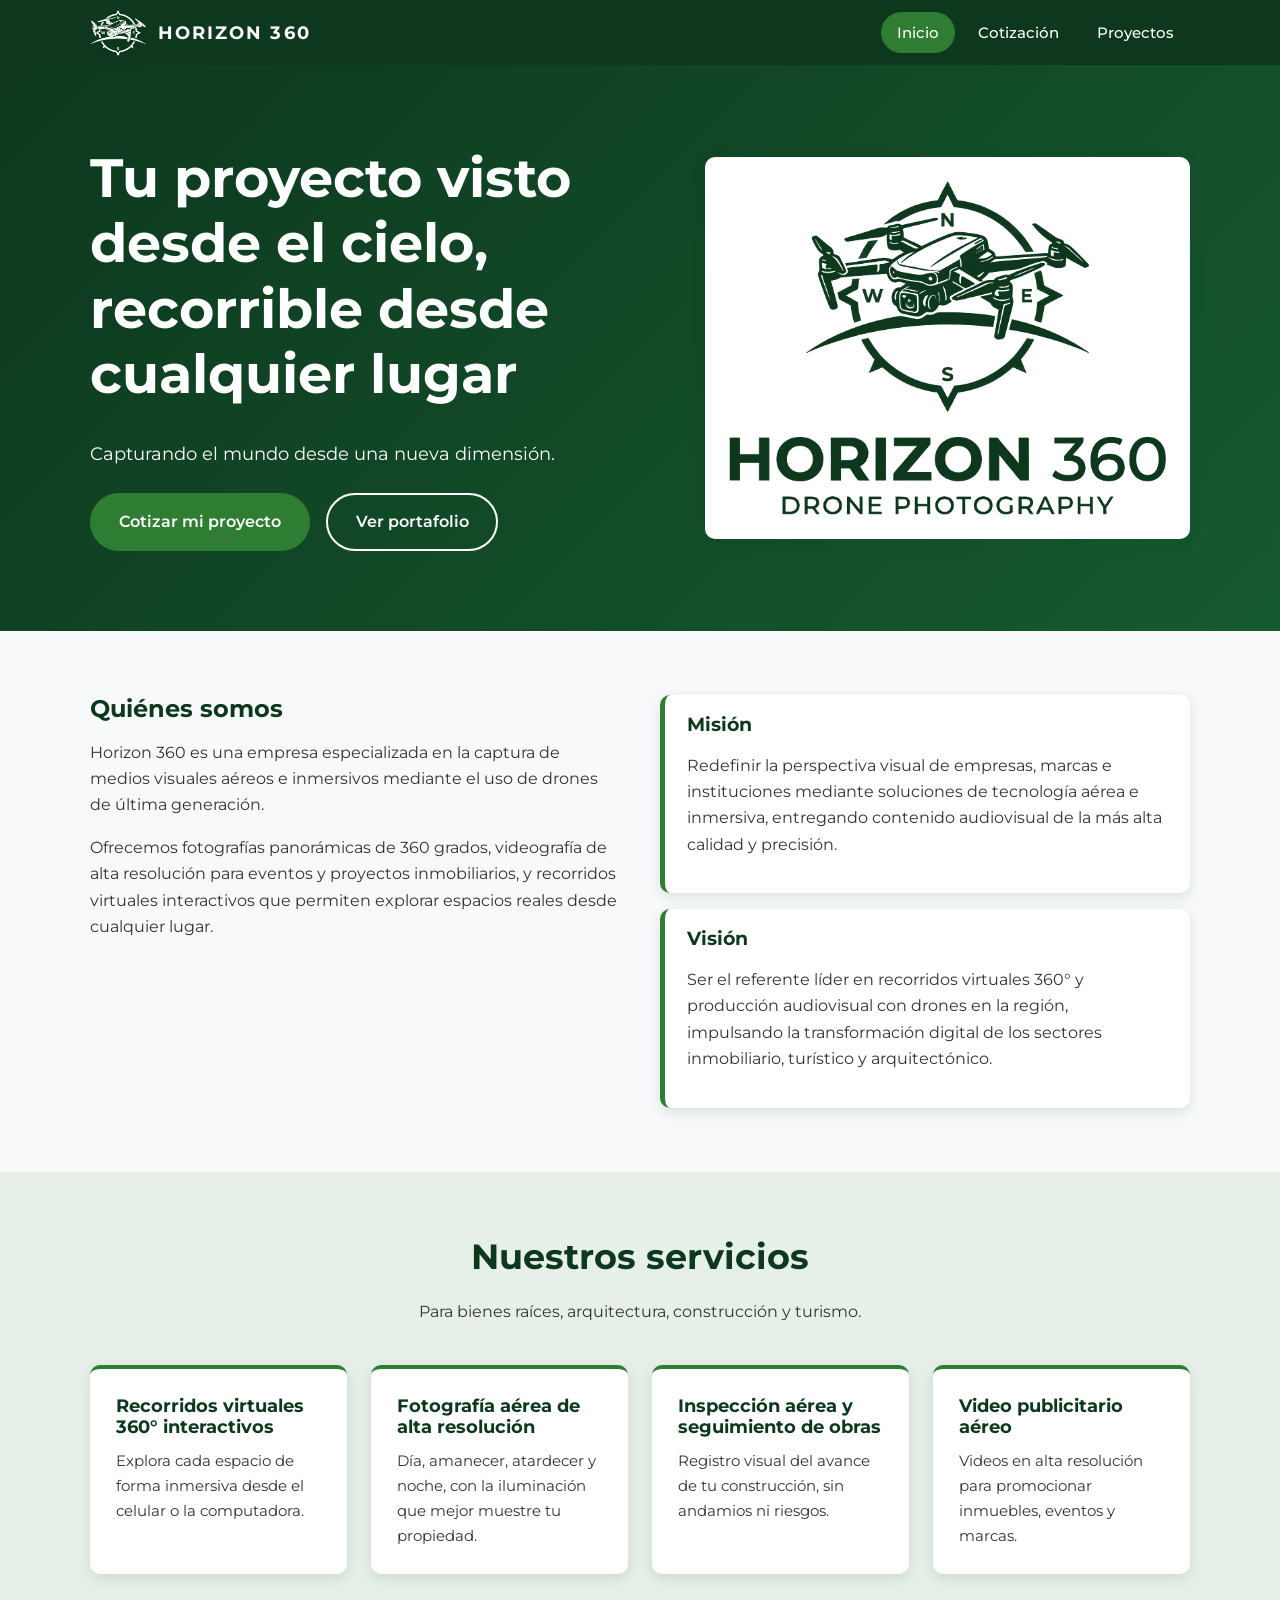
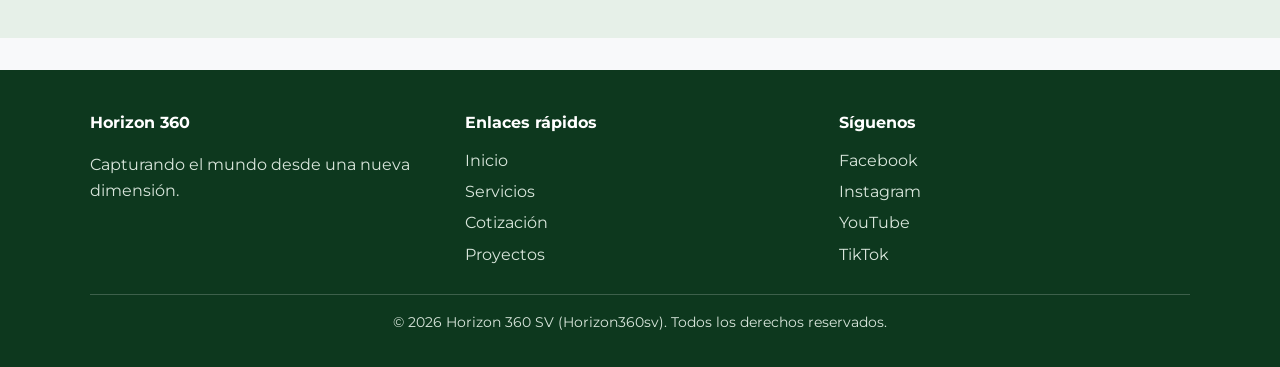
==== commit 2f857da3: "Add files via upload" ====
--- a/index.html
+++ b/index.html
@@ -3,8 +3,18 @@
 <head>
   <meta charset="UTF-8">
   <meta name="viewport" content="width=device-width, initial-scale=1">
-  <title>Inicio | Horizon 360</title>
-  <meta name="description" content="Horizon 360: fotografía y videografía aérea con dron y recorridos virtuales 360°.">
+  <title>Horizon 360 SV | Drones y recorridos virtuales 360° en El Salvador</title>
+  <meta name="description" content="Horizon360sv: fotografía y video aéreo con dron, recorridos virtuales 360° e inspecciones en El Salvador. Cotiza tu proyecto en línea.">
+  <link rel="canonical" href="https://horizon360sv-stack.github.io/Horizon360/">
+  <meta property="og:type" content="website">
+  <meta property="og:site_name" content="Horizon 360 SV">
+  <meta property="og:locale" content="es_SV">
+  <meta property="og:title" content="Horizon 360 SV | Drones y recorridos virtuales 360° en El Salvador">
+  <meta property="og:description" content="Horizon360sv: fotografía y video aéreo con dron, recorridos virtuales 360° e inspecciones en El Salvador. Cotiza tu proyecto en línea.">
+  <meta property="og:url" content="https://horizon360sv-stack.github.io/Horizon360/">
+  <meta property="og:image" content="https://horizon360sv-stack.github.io/Horizon360/img/logo-completo.png">
+  <meta name="twitter:card" content="summary">
+  <script type="application/ld+json">{"@context": "https://schema.org", "@graph": [{"@type": "WebSite", "@id": "https://horizon360sv-stack.github.io/Horizon360/#website", "url": "https://horizon360sv-stack.github.io/Horizon360/", "name": "Horizon 360 SV", "alternateName": ["Horizon360sv", "HorizonSv", "Horizon 360"], "inLanguage": "es"}, {"@type": "ProfessionalService", "@id": "https://horizon360sv-stack.github.io/Horizon360/#negocio", "name": "Horizon 360 SV", "alternateName": ["Horizon360sv", "HorizonSv", "Horizon 360"], "url": "https://horizon360sv-stack.github.io/Horizon360/", "logo": "https://horizon360sv-stack.github.io/Horizon360/img/logo.png", "image": "https://horizon360sv-stack.github.io/Horizon360/img/logo-completo.png", "description": "Horizon360sv: fotografía y video aéreo con dron, recorridos virtuales 360° e inspecciones en El Salvador. Cotiza tu proyecto en línea.", "areaServed": {"@type": "Country", "name": "El Salvador"}, "serviceType": ["Fotografía aérea con dron", "Videografía aérea", "Recorridos virtuales 360°", "Inspecciones aéreas"]}]}</script>
   <link rel="preconnect" href="https://fonts.googleapis.com">
   <link href="https://fonts.googleapis.com/css2?family=Montserrat:wght@400;500;600;700&display=swap" rel="stylesheet">
   <link rel="stylesheet" href="style.css">
@@ -81,7 +91,7 @@
           <!-- Reemplaza # por tus enlaces reales -->
           <a href="#">Facebook</a><a href="#">Instagram</a><a href="#">YouTube</a><a href="#">TikTok</a></div>
       </div>
-      <p class="footer-copy">&copy; 2026 Horizon 360. Todos los derechos reservados.</p>
+      <p class="footer-copy">&copy; 2026 Horizon 360 SV (Horizon360sv). Todos los derechos reservados.</p>
     </div>
   </footer>
 </body>
--- a/style.css
+++ b/style.css
@@ -185,3 +185,32 @@
 .mapa-botones { display: flex; align-items: center; gap: 1rem; flex-wrap: wrap; margin-top: .5rem; }
 #coords { font-size: .9rem; }
 .btn-sec { background: var(--verde-oscuro); padding: .6rem 1.1rem; font-size: .9rem; }
+
+/* ---------- Ajustes v3 ---------- */
+.slots { grid-template-columns: repeat(auto-fit, minmax(150px, 1fr)); align-items: end; }
+.slots[hidden] { display: none; }
+.slots .campo { grid-template-rows: 1fr auto; }      /* etiquetas de cualquier largo: cajas siempre alineadas */
+.slots .campo label { align-self: end; font-size: .9rem; }
+.campo input[type=number], .slots input { height: 3rem; }
+.aviso { background: #fff8e6; border-left: 5px solid var(--dorado); padding: .7rem 1rem; border-radius: 8px; }
+.proyecto a.btn { margin-top: .9rem; padding: .55rem 1.2rem; font-size: .9rem; }
+.proyecto > a { display: block; }
+
+/* ---------- Galerías de proyecto ---------- */
+.volver { font-weight: 600; text-decoration: none; }
+.volver:hover { text-decoration: underline; }
+.galeria-titulo { margin-top: 1.5rem; }
+.media-grid { display: grid; grid-template-columns: repeat(auto-fill, minmax(240px, 1fr)); gap: 1rem; margin-bottom: 2rem; }
+.media-item { padding: 0; border: 0; background: none; border-radius: var(--radio); overflow: hidden; cursor: zoom-in; box-shadow: var(--sombra); }
+.media-item img { width: 100%; aspect-ratio: 3 / 2; object-fit: cover; transition: transform .25s; }
+.media-item:hover img { transform: scale(1.04); }
+.video-grid { display: grid; grid-template-columns: repeat(auto-fill, minmax(320px, 1fr)); gap: 1.2rem; margin-bottom: 2rem; }
+.video-grid video, .video-grid iframe { width: 100%; aspect-ratio: 16 / 9; border: 0; border-radius: var(--radio); background: #000; box-shadow: var(--sombra); }
+.vacio { text-align: center; background: var(--blanco); padding: 3rem 1rem; border-radius: var(--radio); box-shadow: var(--sombra); }
+.lightbox { position: fixed; inset: 0; background: rgba(0,0,0,.92); z-index: 100; display: grid; place-items: center; }
+.lightbox[hidden] { display: none; }
+.lightbox img { max-width: 92vw; max-height: 88vh; border-radius: 6px; }
+.lb-btn { position: absolute; background: rgba(255,255,255,.15); color: #fff; border: 0; border-radius: 50%; width: 3rem; height: 3rem; font-size: 1.8rem; cursor: pointer; }
+.lb-btn:hover { background: rgba(255,255,255,.3); }
+.lb-cerrar { top: 1rem; right: 1rem; }
+.lb-ant { left: 1rem; top: 50%; } .lb-sig { right: 1rem; top: 50%; }
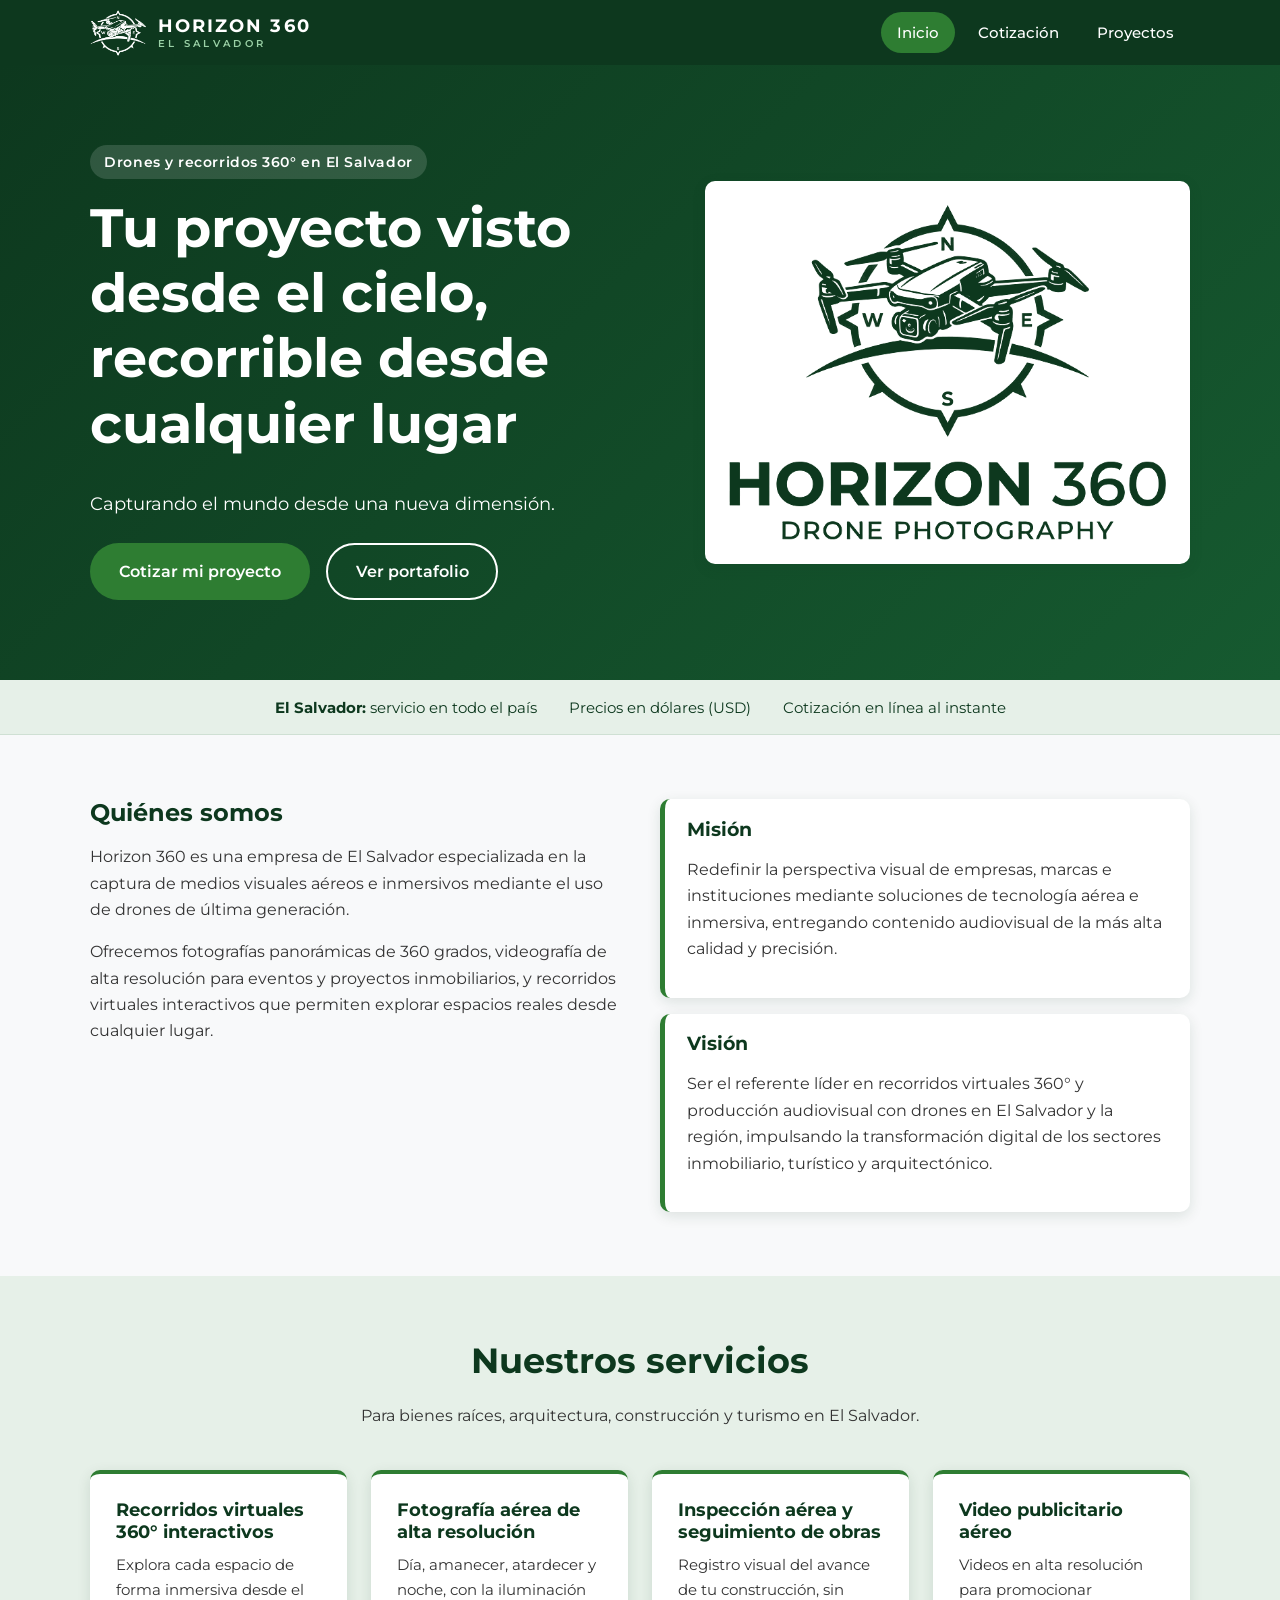
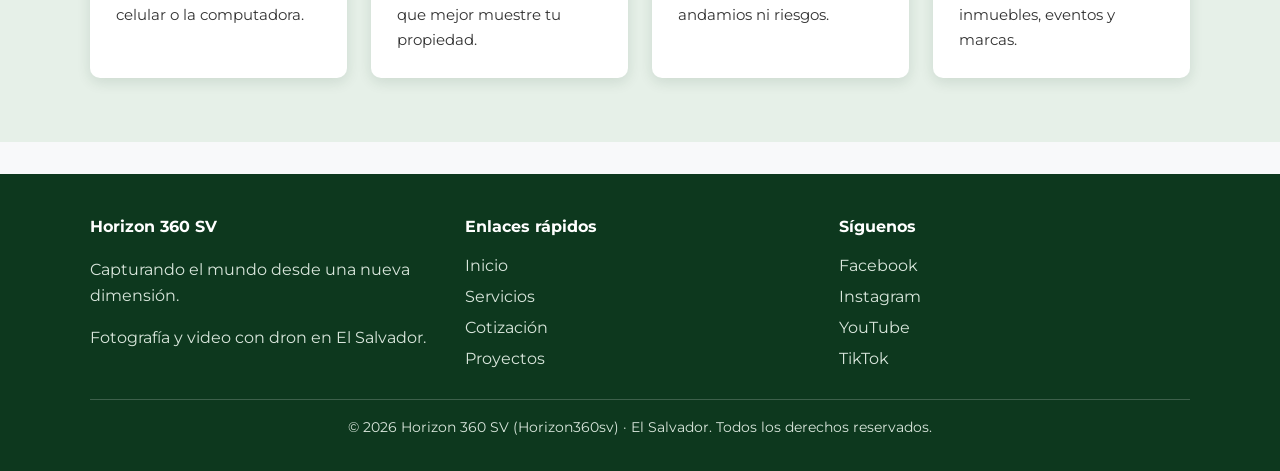
==== commit bc8215bb: "Add files via upload" ====
--- a/index.html
+++ b/index.html
@@ -1,5 +1,5 @@
 <!DOCTYPE html>
-<html lang="es">
+<html lang="es-SV">
 <head>
   <meta charset="UTF-8">
   <meta name="viewport" content="width=device-width, initial-scale=1">
@@ -14,7 +14,9 @@
   <meta property="og:url" content="https://horizon360sv-stack.github.io/Horizon360/">
   <meta property="og:image" content="https://horizon360sv-stack.github.io/Horizon360/img/logo-completo.png">
   <meta name="twitter:card" content="summary">
-  <script type="application/ld+json">{"@context": "https://schema.org", "@graph": [{"@type": "WebSite", "@id": "https://horizon360sv-stack.github.io/Horizon360/#website", "url": "https://horizon360sv-stack.github.io/Horizon360/", "name": "Horizon 360 SV", "alternateName": ["Horizon360sv", "HorizonSv", "Horizon 360"], "inLanguage": "es"}, {"@type": "ProfessionalService", "@id": "https://horizon360sv-stack.github.io/Horizon360/#negocio", "name": "Horizon 360 SV", "alternateName": ["Horizon360sv", "HorizonSv", "Horizon 360"], "url": "https://horizon360sv-stack.github.io/Horizon360/", "logo": "https://horizon360sv-stack.github.io/Horizon360/img/logo.png", "image": "https://horizon360sv-stack.github.io/Horizon360/img/logo-completo.png", "description": "Horizon360sv: fotografía y video aéreo con dron, recorridos virtuales 360° e inspecciones en El Salvador. Cotiza tu proyecto en línea.", "areaServed": {"@type": "Country", "name": "El Salvador"}, "serviceType": ["Fotografía aérea con dron", "Videografía aérea", "Recorridos virtuales 360°", "Inspecciones aéreas"]}]}</script>
+  <meta name="geo.region" content="SV">
+  <meta name="geo.placename" content="El Salvador">
+  <script type="application/ld+json">{"@context": "https://schema.org", "@graph": [{"@type": "WebSite", "@id": "https://horizon360sv-stack.github.io/Horizon360/#website", "url": "https://horizon360sv-stack.github.io/Horizon360/", "name": "Horizon 360 SV", "alternateName": ["Horizon360sv", "HorizonSv", "Horizon 360"], "inLanguage": "es-SV"}, {"@type": "ProfessionalService", "@id": "https://horizon360sv-stack.github.io/Horizon360/#negocio", "name": "Horizon 360 SV", "alternateName": ["Horizon360sv", "HorizonSv", "Horizon 360"], "url": "https://horizon360sv-stack.github.io/Horizon360/", "logo": "https://horizon360sv-stack.github.io/Horizon360/img/logo.png", "image": "https://horizon360sv-stack.github.io/Horizon360/img/logo-completo.png", "description": "Horizon360sv: fotografía y video aéreo con dron, recorridos virtuales 360° e inspecciones en El Salvador. Cotiza tu proyecto en línea.", "address": {"@type": "PostalAddress", "addressCountry": "SV"}, "areaServed": {"@type": "Country", "name": "El Salvador"}, "serviceType": ["Fotografía aérea con dron", "Videografía aérea", "Recorridos virtuales 360°", "Inspecciones aéreas"]}]}</script>
   <link rel="preconnect" href="https://fonts.googleapis.com">
   <link href="https://fonts.googleapis.com/css2?family=Montserrat:wght@400;500;600;700&display=swap" rel="stylesheet">
   <link rel="stylesheet" href="style.css">
@@ -25,7 +27,7 @@
     <div class="contenedor header-inner">
       <a class="logo" href="index.html">
         <img src="img/logo.png" alt="Logo Horizon 360">
-        <span>HORIZON 360</span>
+        <span>HORIZON 360<small>EL SALVADOR</small></span>
       </a>
       <nav class="nav" aria-label="Navegación principal">
         <a href="index.html" class="activo" aria-current="page">Inicio</a>
@@ -39,6 +41,7 @@
   <section class="hero">
     <div class="contenedor hero-grid">
       <div>
+        <p class="hero-pais">Drones y recorridos 360° en El Salvador</p>
         <h1>Tu proyecto visto desde el cielo, recorrible desde cualquier lugar</h1>
         <p>Capturando el mundo desde una nueva dimensión.</p>
         <div class="hero-botones">
@@ -50,17 +53,26 @@
     </div>
   </section>
 
+  <!-- ===== COBERTURA ===== -->
+  <section class="franja-pais" aria-label="Cobertura y precios">
+    <div class="contenedor franja-grid">
+      <span><strong>El Salvador:</strong> servicio en todo el país</span>
+      <span>Precios en dólares (USD)</span>
+      <span>Cotización en línea al instante</span>
+    </div>
+  </section>
+
   <!-- ===== SOBRE NOSOTROS ===== -->
   <section class="seccion" id="nosotros">
     <div class="contenedor nosotros-grid">
       <div>
         <h2>Quiénes somos</h2>
-        <p>Horizon 360 es una empresa especializada en la captura de medios visuales aéreos e inmersivos mediante el uso de drones de última generación.</p>
+        <p>Horizon 360 es una empresa de El Salvador especializada en la captura de medios visuales aéreos e inmersivos mediante el uso de drones de última generación.</p>
         <p>Ofrecemos fotografías panorámicas de 360 grados, videografía de alta resolución para eventos y proyectos inmobiliarios, y recorridos virtuales interactivos que permiten explorar espacios reales desde cualquier lugar.</p>
       </div>
       <div class="mv">
         <article><h3>Misión</h3><p>Redefinir la perspectiva visual de empresas, marcas e instituciones mediante soluciones de tecnología aérea e inmersiva, entregando contenido audiovisual de la más alta calidad y precisión.</p></article>
-        <article><h3>Visión</h3><p>Ser el referente líder en recorridos virtuales 360° y producción audiovisual con drones en la región, impulsando la transformación digital de los sectores inmobiliario, turístico y arquitectónico.</p></article>
+        <article><h3>Visión</h3><p>Ser el referente líder en recorridos virtuales 360° y producción audiovisual con drones en El Salvador y la región, impulsando la transformación digital de los sectores inmobiliario, turístico y arquitectónico.</p></article>
       </div>
     </div>
   </section>
@@ -69,7 +81,7 @@
   <section class="seccion servicios" id="servicios">
     <div class="contenedor">
       <h2 class="seccion-titulo">Nuestros servicios</h2>
-      <p class="seccion-sub">Para bienes raíces, arquitectura, construcción y turismo.</p>
+      <p class="seccion-sub">Para bienes raíces, arquitectura, construcción y turismo en El Salvador.</p>
       <div class="grid-servicios">
         <article class="tarjeta"><h3>Recorridos virtuales 360° interactivos</h3><p>Explora cada espacio de forma inmersiva desde el celular o la computadora.</p></article>
         <article class="tarjeta"><h3>Fotografía aérea de alta resolución</h3><p>Día, amanecer, atardecer y noche, con la iluminación que mejor muestre tu propiedad.</p></article>
@@ -83,7 +95,7 @@
   <footer class="footer">
     <div class="contenedor">
       <div class="footer-grid">
-        <div><h4>Horizon 360</h4><p>Capturando el mundo desde una nueva dimensión.</p></div>
+        <div><h4>Horizon 360 SV</h4><p>Capturando el mundo desde una nueva dimensión.</p><p>Fotografía y video con dron en El Salvador.</p></div>
         <div><h4>Enlaces rápidos</h4>
           <a href="index.html">Inicio</a><a href="index.html#servicios">Servicios</a>
           <a href="cotizacion.html">Cotización</a><a href="proyectos.html">Proyectos</a></div>
@@ -91,7 +103,7 @@
           <!-- Reemplaza # por tus enlaces reales -->
           <a href="#">Facebook</a><a href="#">Instagram</a><a href="#">YouTube</a><a href="#">TikTok</a></div>
       </div>
-      <p class="footer-copy">&copy; 2026 Horizon 360 SV (Horizon360sv). Todos los derechos reservados.</p>
+      <p class="footer-copy">&copy; 2026 Horizon 360 SV (Horizon360sv) · El Salvador. Todos los derechos reservados.</p>
     </div>
   </footer>
 </body>
--- a/style.css
+++ b/style.css
@@ -214,3 +214,14 @@
 .lb-btn:hover { background: rgba(255,255,255,.3); }
 .lb-cerrar { top: 1rem; right: 1rem; }
 .lb-ant { left: 1rem; top: 50%; } .lb-sig { right: 1rem; top: 50%; }
+
+
+/* ===== Identidad de país: deja claro que el servicio es de El Salvador ===== */
+.logo span { display: flex; flex-direction: column; line-height: 1.1; }
+.logo span small { font-size: .62rem; letter-spacing: .34em; font-weight: 600; color: #9ad1a6; margin-top: 3px; }
+.hero .hero-pais { display: inline-block; background: rgba(255,255,255,.14); color: var(--blanco); padding: .35rem .9rem; border-radius: 999px;
+  font-size: .85rem; font-weight: 600; letter-spacing: .04em; margin: 0 0 1rem; max-width: none; }
+.franja-pais { background: var(--verde-claro); border-bottom: 1px solid #cfe0d3; }
+.franja-grid { display: flex; flex-wrap: wrap; justify-content: center; gap: .4rem 2rem; padding: .9rem 0; color: var(--verde-oscuro); font-size: .95rem; text-align: center; }
+.franja-grid span { white-space: nowrap; }
+@media (max-width: 600px) { .franja-grid span { white-space: normal; } }
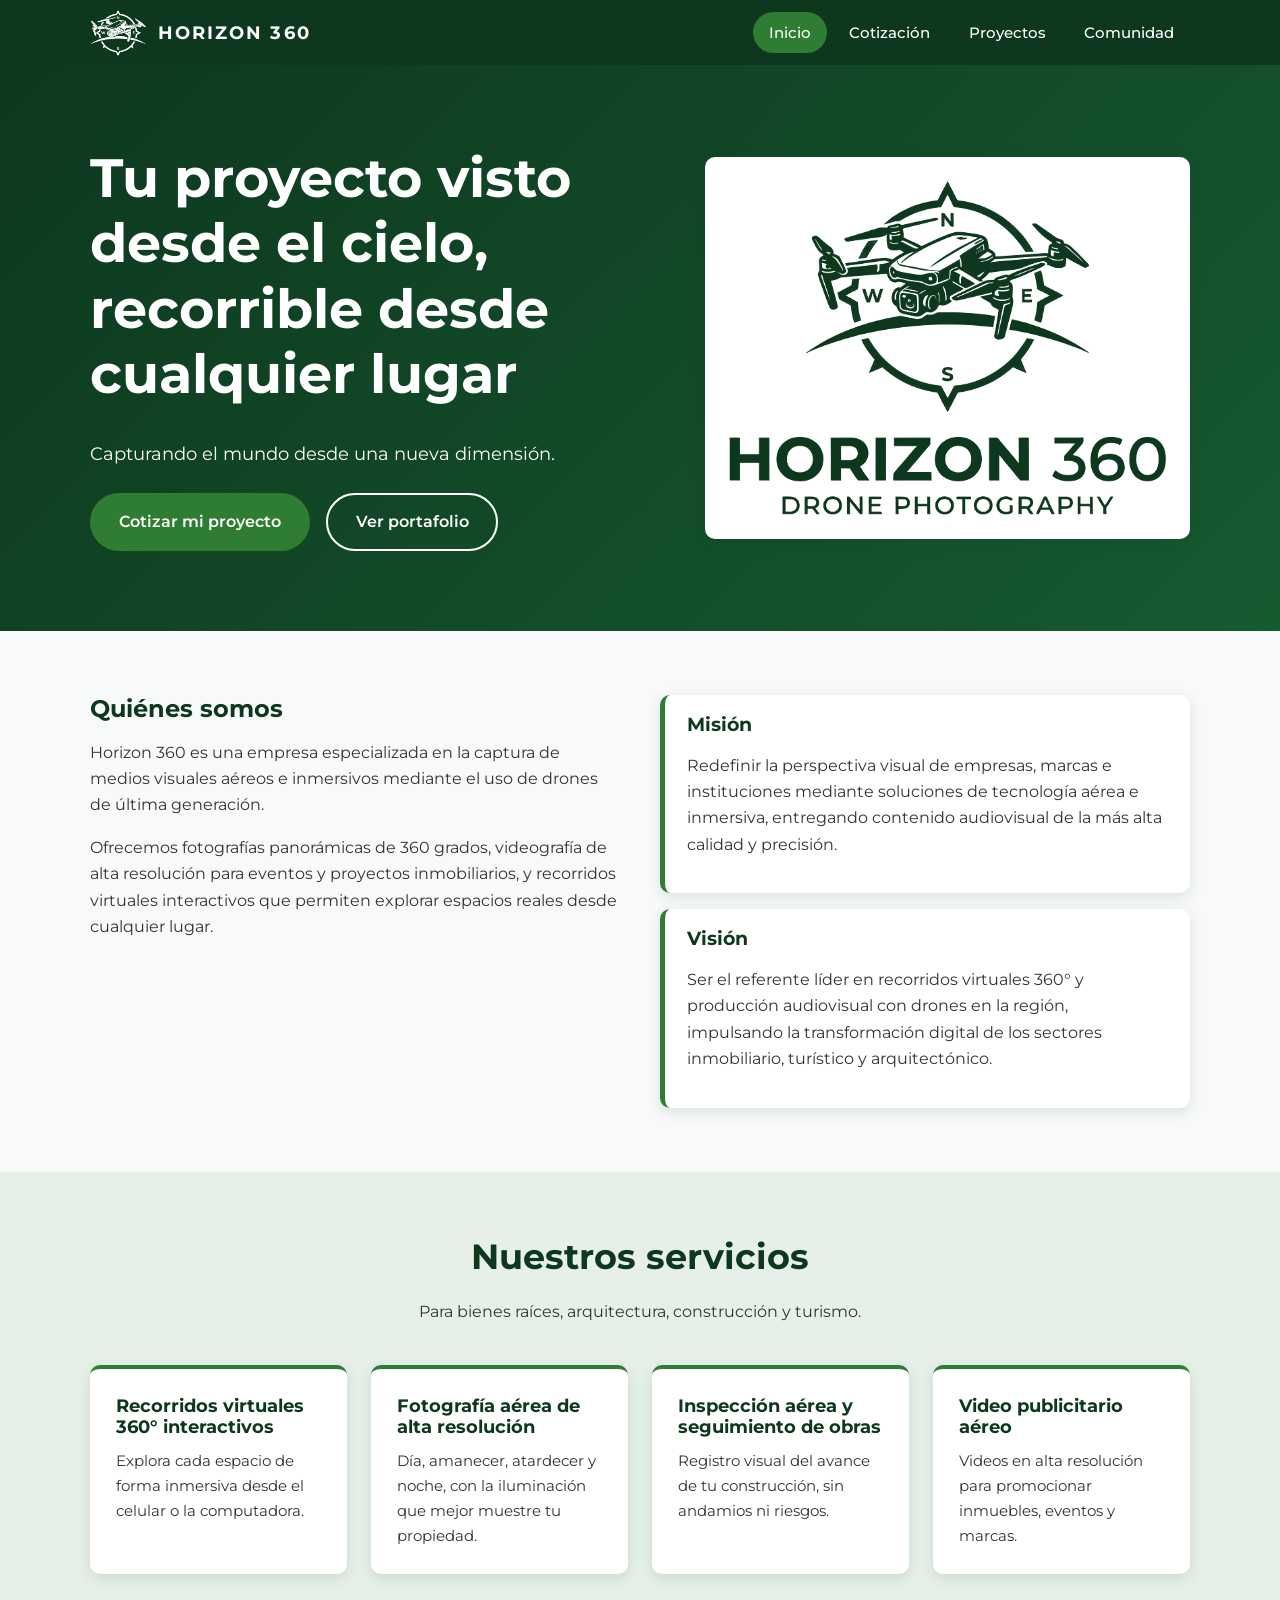
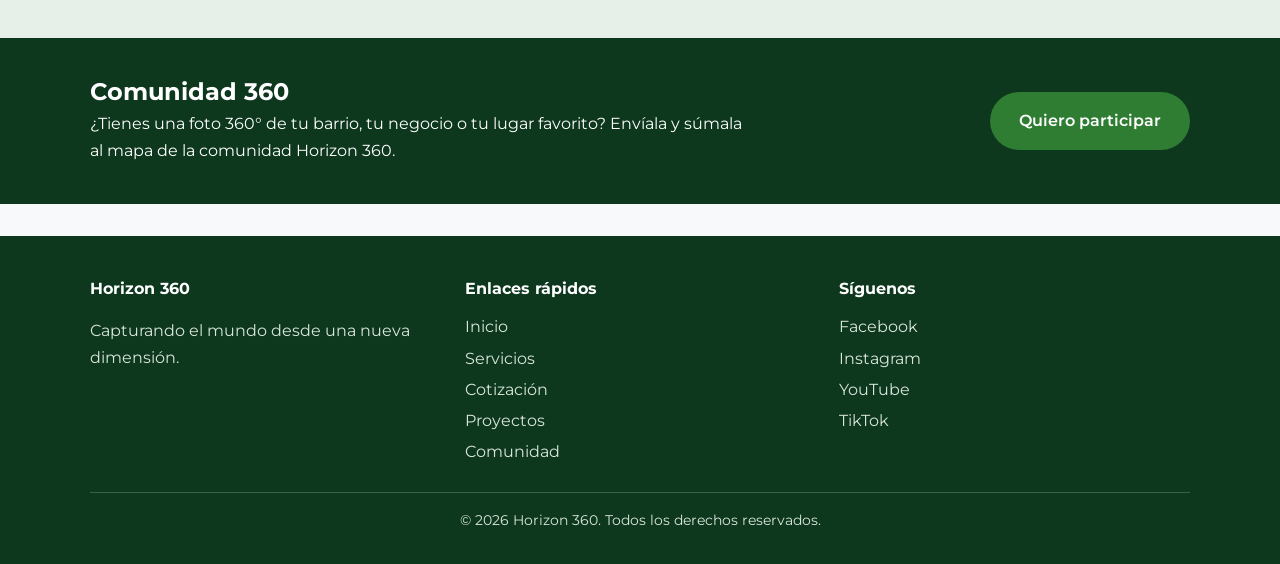
==== commit cf1bc220: "Add files via upload" ====
--- a/index.html
+++ b/index.html
@@ -1,25 +1,14 @@
 <!DOCTYPE html>
-<html lang="es-SV">
+<html lang="es">
 <head>
   <meta charset="UTF-8">
   <meta name="viewport" content="width=device-width, initial-scale=1">
-  <title>Horizon 360 SV | Drones y recorridos virtuales 360° en El Salvador</title>
-  <meta name="description" content="Horizon360sv: fotografía y video aéreo con dron, recorridos virtuales 360° e inspecciones en El Salvador. Cotiza tu proyecto en línea.">
-  <link rel="canonical" href="https://horizon360sv-stack.github.io/Horizon360/">
-  <meta property="og:type" content="website">
-  <meta property="og:site_name" content="Horizon 360 SV">
-  <meta property="og:locale" content="es_SV">
-  <meta property="og:title" content="Horizon 360 SV | Drones y recorridos virtuales 360° en El Salvador">
-  <meta property="og:description" content="Horizon360sv: fotografía y video aéreo con dron, recorridos virtuales 360° e inspecciones en El Salvador. Cotiza tu proyecto en línea.">
-  <meta property="og:url" content="https://horizon360sv-stack.github.io/Horizon360/">
-  <meta property="og:image" content="https://horizon360sv-stack.github.io/Horizon360/img/logo-completo.png">
-  <meta name="twitter:card" content="summary">
-  <meta name="geo.region" content="SV">
-  <meta name="geo.placename" content="El Salvador">
-  <script type="application/ld+json">{"@context": "https://schema.org", "@graph": [{"@type": "WebSite", "@id": "https://horizon360sv-stack.github.io/Horizon360/#website", "url": "https://horizon360sv-stack.github.io/Horizon360/", "name": "Horizon 360 SV", "alternateName": ["Horizon360sv", "HorizonSv", "Horizon 360"], "inLanguage": "es-SV"}, {"@type": "ProfessionalService", "@id": "https://horizon360sv-stack.github.io/Horizon360/#negocio", "name": "Horizon 360 SV", "alternateName": ["Horizon360sv", "HorizonSv", "Horizon 360"], "url": "https://horizon360sv-stack.github.io/Horizon360/", "logo": "https://horizon360sv-stack.github.io/Horizon360/img/logo.png", "image": "https://horizon360sv-stack.github.io/Horizon360/img/logo-completo.png", "description": "Horizon360sv: fotografía y video aéreo con dron, recorridos virtuales 360° e inspecciones en El Salvador. Cotiza tu proyecto en línea.", "address": {"@type": "PostalAddress", "addressCountry": "SV"}, "areaServed": {"@type": "Country", "name": "El Salvador"}, "serviceType": ["Fotografía aérea con dron", "Videografía aérea", "Recorridos virtuales 360°", "Inspecciones aéreas"]}]}</script>
+  <title>Inicio | Horizon 360</title>
+  <meta name="description" content="Horizon 360: fotografía y videografía aérea con dron y recorridos virtuales 360°.">
   <link rel="preconnect" href="https://fonts.googleapis.com">
   <link href="https://fonts.googleapis.com/css2?family=Montserrat:wght@400;500;600;700&display=swap" rel="stylesheet">
   <link rel="stylesheet" href="style.css">
+  <link rel="stylesheet" href="comunidad.css">
 </head>
 <body>
   <!-- ===== HEADER (igual en todas las páginas) ===== -->
@@ -27,12 +16,13 @@
     <div class="contenedor header-inner">
       <a class="logo" href="index.html">
         <img src="img/logo.png" alt="Logo Horizon 360">
-        <span>HORIZON 360<small>EL SALVADOR</small></span>
+        <span>HORIZON 360</span>
       </a>
       <nav class="nav" aria-label="Navegación principal">
         <a href="index.html" class="activo" aria-current="page">Inicio</a>
         <a href="cotizacion.html">Cotización</a>
         <a href="proyectos.html">Proyectos</a>
+        <a href="comunidad.html">Comunidad</a>
       </nav>
     </div>
   </header>
@@ -41,7 +31,6 @@
   <section class="hero">
     <div class="contenedor hero-grid">
       <div>
-        <p class="hero-pais">Drones y recorridos 360° en El Salvador</p>
         <h1>Tu proyecto visto desde el cielo, recorrible desde cualquier lugar</h1>
         <p>Capturando el mundo desde una nueva dimensión.</p>
         <div class="hero-botones">
@@ -53,26 +42,17 @@
     </div>
   </section>
 
-  <!-- ===== COBERTURA ===== -->
-  <section class="franja-pais" aria-label="Cobertura y precios">
-    <div class="contenedor franja-grid">
-      <span><strong>El Salvador:</strong> servicio en todo el país</span>
-      <span>Precios en dólares (USD)</span>
-      <span>Cotización en línea al instante</span>
-    </div>
-  </section>
-
   <!-- ===== SOBRE NOSOTROS ===== -->
   <section class="seccion" id="nosotros">
     <div class="contenedor nosotros-grid">
       <div>
         <h2>Quiénes somos</h2>
-        <p>Horizon 360 es una empresa de El Salvador especializada en la captura de medios visuales aéreos e inmersivos mediante el uso de drones de última generación.</p>
+        <p>Horizon 360 es una empresa especializada en la captura de medios visuales aéreos e inmersivos mediante el uso de drones de última generación.</p>
         <p>Ofrecemos fotografías panorámicas de 360 grados, videografía de alta resolución para eventos y proyectos inmobiliarios, y recorridos virtuales interactivos que permiten explorar espacios reales desde cualquier lugar.</p>
       </div>
       <div class="mv">
         <article><h3>Misión</h3><p>Redefinir la perspectiva visual de empresas, marcas e instituciones mediante soluciones de tecnología aérea e inmersiva, entregando contenido audiovisual de la más alta calidad y precisión.</p></article>
-        <article><h3>Visión</h3><p>Ser el referente líder en recorridos virtuales 360° y producción audiovisual con drones en El Salvador y la región, impulsando la transformación digital de los sectores inmobiliario, turístico y arquitectónico.</p></article>
+        <article><h3>Visión</h3><p>Ser el referente líder en recorridos virtuales 360° y producción audiovisual con drones en la región, impulsando la transformación digital de los sectores inmobiliario, turístico y arquitectónico.</p></article>
       </div>
     </div>
   </section>
@@ -81,7 +61,7 @@
   <section class="seccion servicios" id="servicios">
     <div class="contenedor">
       <h2 class="seccion-titulo">Nuestros servicios</h2>
-      <p class="seccion-sub">Para bienes raíces, arquitectura, construcción y turismo en El Salvador.</p>
+      <p class="seccion-sub">Para bienes raíces, arquitectura, construcción y turismo.</p>
       <div class="grid-servicios">
         <article class="tarjeta"><h3>Recorridos virtuales 360° interactivos</h3><p>Explora cada espacio de forma inmersiva desde el celular o la computadora.</p></article>
         <article class="tarjeta"><h3>Fotografía aérea de alta resolución</h3><p>Día, amanecer, atardecer y noche, con la iluminación que mejor muestre tu propiedad.</p></article>
@@ -91,19 +71,30 @@
     </div>
   </section>
 
+  <!-- ===== COMUNIDAD 360 ===== -->
+  <section class="cm-teaser">
+    <div class="contenedor cm-teaser-in">
+      <div>
+        <h2>Comunidad 360</h2>
+        <p>¿Tienes una foto 360° de tu barrio, tu negocio o tu lugar favorito? Envíala y súmala al mapa de la comunidad Horizon 360.</p>
+      </div>
+      <a class="btn" href="comunidad.html#participar">Quiero participar</a>
+    </div>
+  </section>
+
   <!-- ===== FOOTER (igual en todas las páginas) ===== -->
   <footer class="footer">
     <div class="contenedor">
       <div class="footer-grid">
-        <div><h4>Horizon 360 SV</h4><p>Capturando el mundo desde una nueva dimensión.</p><p>Fotografía y video con dron en El Salvador.</p></div>
+        <div><h4>Horizon 360</h4><p>Capturando el mundo desde una nueva dimensión.</p></div>
         <div><h4>Enlaces rápidos</h4>
           <a href="index.html">Inicio</a><a href="index.html#servicios">Servicios</a>
-          <a href="cotizacion.html">Cotización</a><a href="proyectos.html">Proyectos</a></div>
+          <a href="cotizacion.html">Cotización</a><a href="proyectos.html">Proyectos</a><a href="comunidad.html">Comunidad</a></div>
         <div><h4>Síguenos</h4>
           <!-- Reemplaza # por tus enlaces reales -->
           <a href="#">Facebook</a><a href="#">Instagram</a><a href="#">YouTube</a><a href="#">TikTok</a></div>
       </div>
-      <p class="footer-copy">&copy; 2026 Horizon 360 SV (Horizon360sv) · El Salvador. Todos los derechos reservados.</p>
+      <p class="footer-copy">&copy; 2026 Horizon 360. Todos los derechos reservados.</p>
     </div>
   </footer>
 </body>
--- a/style.css
+++ b/style.css
@@ -47,7 +47,7 @@
 .logo { display: flex; align-items: center; gap: .7rem; text-decoration: none; }
 .logo img { height: 46px; width: auto; }
 .logo span { color: var(--blanco); font-weight: 700; letter-spacing: .12em; font-size: 1.1rem; }
-.nav { display: flex; gap: .4rem; }
+.nav { display: flex; gap: .4rem; flex-wrap: wrap; justify-content: center; }
 .nav a {
   color: var(--blanco); text-decoration: none; padding: .5rem 1rem;
   border-radius: 999px; font-weight: 500; font-size: .95rem;
@@ -151,6 +151,9 @@
   .hero-grid, .nosotros-grid { grid-template-columns: 1fr; }
   .hero { padding: 3rem 0; }
   .header-inner { justify-content: center; }
+}
+@media (max-width: 480px) {
+  .nav a { padding: .45rem .7rem; font-size: .88rem; }
 }
 @media (prefers-reduced-motion: reduce) {
   html { scroll-behavior: auto; } .btn { transition: none; }
@@ -214,14 +217,3 @@
 .lb-btn:hover { background: rgba(255,255,255,.3); }
 .lb-cerrar { top: 1rem; right: 1rem; }
 .lb-ant { left: 1rem; top: 50%; } .lb-sig { right: 1rem; top: 50%; }
-
-
-/* ===== Identidad de país: deja claro que el servicio es de El Salvador ===== */
-.logo span { display: flex; flex-direction: column; line-height: 1.1; }
-.logo span small { font-size: .62rem; letter-spacing: .34em; font-weight: 600; color: #9ad1a6; margin-top: 3px; }
-.hero .hero-pais { display: inline-block; background: rgba(255,255,255,.14); color: var(--blanco); padding: .35rem .9rem; border-radius: 999px;
-  font-size: .85rem; font-weight: 600; letter-spacing: .04em; margin: 0 0 1rem; max-width: none; }
-.franja-pais { background: var(--verde-claro); border-bottom: 1px solid #cfe0d3; }
-.franja-grid { display: flex; flex-wrap: wrap; justify-content: center; gap: .4rem 2rem; padding: .9rem 0; color: var(--verde-oscuro); font-size: .95rem; text-align: center; }
-.franja-grid span { white-space: nowrap; }
-@media (max-width: 600px) { .franja-grid span { white-space: normal; } }
--- a/comunidad.css
+++ b/comunidad.css
@@ -0,0 +1,46 @@
+/* Comunidad 360 */
+[hidden] { display: none !important; }
+.cm-pasos { list-style: none; counter-reset: paso; padding: 0; margin: 0 0 2.5rem; display: grid; grid-template-columns: repeat(auto-fit, minmax(240px, 1fr)); gap: 1.25rem; }
+.cm-pasos li { counter-increment: paso; background: var(--blanco); border-radius: var(--radio); box-shadow: var(--sombra); padding: 1.4rem 1.3rem 1.3rem; position: relative; }
+.cm-pasos li::before { content: counter(paso); display: inline-flex; align-items: center; justify-content: center; width: 2.2rem; height: 2.2rem; border-radius: 50%; background: var(--verde); color: #fff; font-weight: 700; margin-bottom: .6rem; }
+.cm-pasos h3 { font-size: 1.1rem; }
+.cm-pasos p { margin: 0; }
+.cm-participar { display: grid; grid-template-columns: repeat(auto-fit, minmax(280px, 1fr)); gap: 1.25rem; align-items: stretch; }
+.cm-cta, .cm-reglas { background: var(--blanco); border-radius: var(--radio); box-shadow: var(--sombra); padding: 1.5rem; }
+.cm-cta { border-top: 4px solid var(--dorado); }
+.cm-nota { font-size: .88rem; margin: 1rem 0 0; opacity: .85; }
+.cm-reglas ul { margin: 0; padding-left: 1.2rem; }
+.cm-reglas li { margin-bottom: .45rem; }
+
+.cm-mapa { height: clamp(300px, 50vh, 480px); border-radius: var(--radio); box-shadow: var(--sombra); margin-bottom: 1.75rem; z-index: 0; }
+.cm-grid { display: grid; grid-template-columns: repeat(auto-fill, minmax(250px, 1fr)); gap: 1.25rem; }
+.cm-card { background: var(--blanco); border-radius: var(--radio); box-shadow: var(--sombra); overflow: hidden; text-decoration: none; color: var(--texto); display: flex; flex-direction: column; transition: transform .2s; }
+.cm-card:hover { transform: translateY(-3px); }
+.cm-thumb { position: relative; aspect-ratio: 2 / 1; background: var(--verde-oscuro); overflow: hidden; }
+.cm-thumb img { width: 100%; height: 100%; object-fit: cover; }
+.cm-badge { position: absolute; top: .5rem; left: .5rem; background: rgba(13,56,30,.88); color: #fff; font-size: .75rem; font-weight: 700; padding: .15rem .55rem; border-radius: 99px; }
+.cm-info { padding: .85rem 1rem 1rem; }
+.cm-info h3 { font-size: 1rem; margin: 0 0 .25rem; }
+.cm-info p { margin: 0; font-size: .85rem; opacity: .85; }
+.cm-vacio { text-align: center; max-width: 60ch; margin: 1rem auto; padding: 1.25rem; background: var(--blanco); border-radius: var(--radio); box-shadow: var(--sombra); }
+.cm-mas-caja { text-align: center; margin-top: 1.75rem; }
+
+.cm-foto { padding-top: 2rem; }
+.cm-titulo { font-size: clamp(1.5rem, 3vw, 2.1rem); margin-bottom: .2rem; }
+.cm-meta { margin: 0 0 1rem; opacity: .85; }
+.cm-visor-caja { border-radius: var(--radio); overflow: hidden; box-shadow: var(--sombra); background: #000; }
+#visor { width: 100%; height: clamp(360px, 68vh, 680px); }
+.cm-ayuda { font-size: .9rem; margin: .8rem 0; opacity: .85; }
+.cm-acciones { display: flex; flex-wrap: wrap; gap: .7rem; align-items: center; }
+.cm-acciones .btn { padding: .6rem 1.2rem; font-size: .9rem; }
+.cm-aviso { font-weight: 600; color: var(--verde); }
+.cm-nav { display: flex; justify-content: space-between; gap: 1rem; margin-top: 1.5rem; flex-wrap: wrap; }
+.cm-nav a { font-weight: 600; text-decoration: none; }
+.cm-nav a:hover { text-decoration: underline; }
+
+.cm-teaser { background: var(--verde-oscuro); color: #fff; padding: 2.5rem 0; }
+.cm-teaser h2 { color: #fff; margin-bottom: .3rem; }
+.cm-teaser p { margin: 0; max-width: 60ch; }
+.cm-teaser-in { display: flex; gap: 1.5rem; align-items: center; justify-content: space-between; flex-wrap: wrap; }
+@media (max-width: 600px) { .cm-teaser-in { flex-direction: column; align-items: flex-start; } }
+@media (prefers-reduced-motion: reduce) { .cm-card { transition: none; } }
